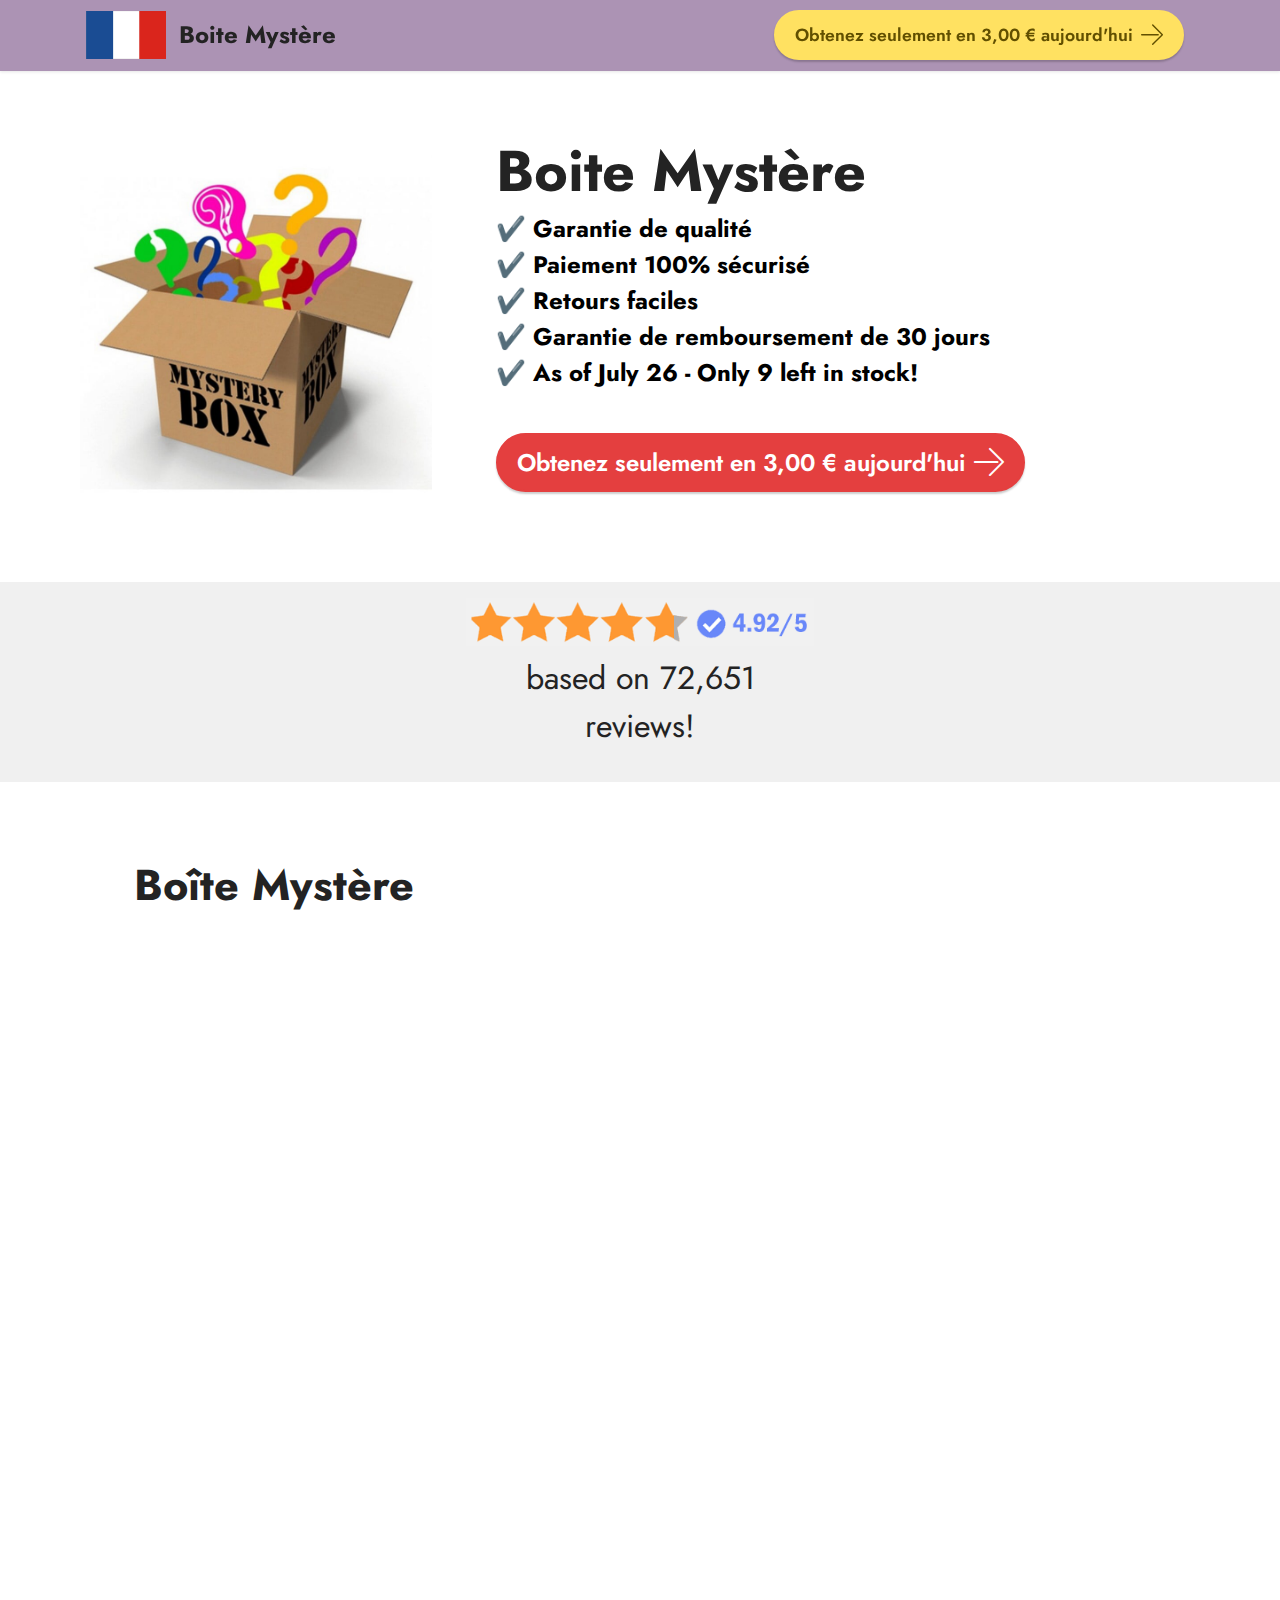
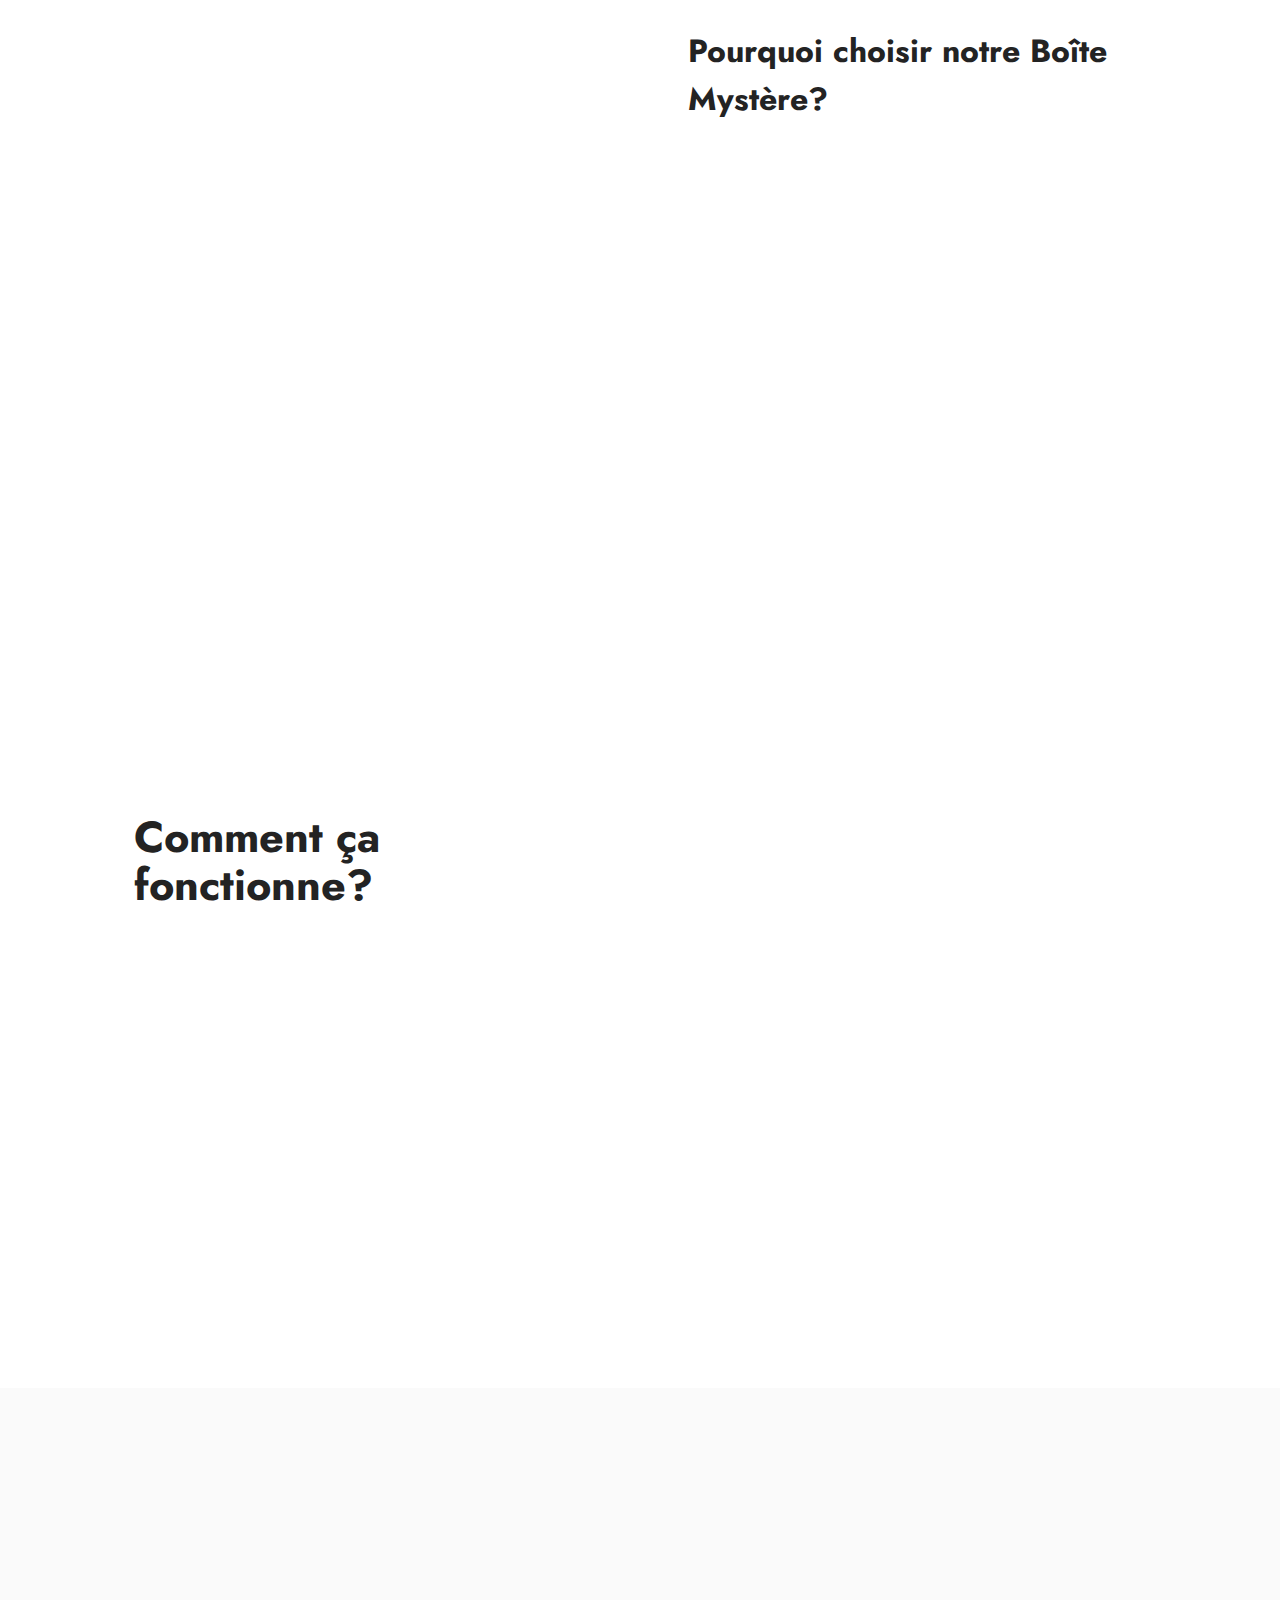
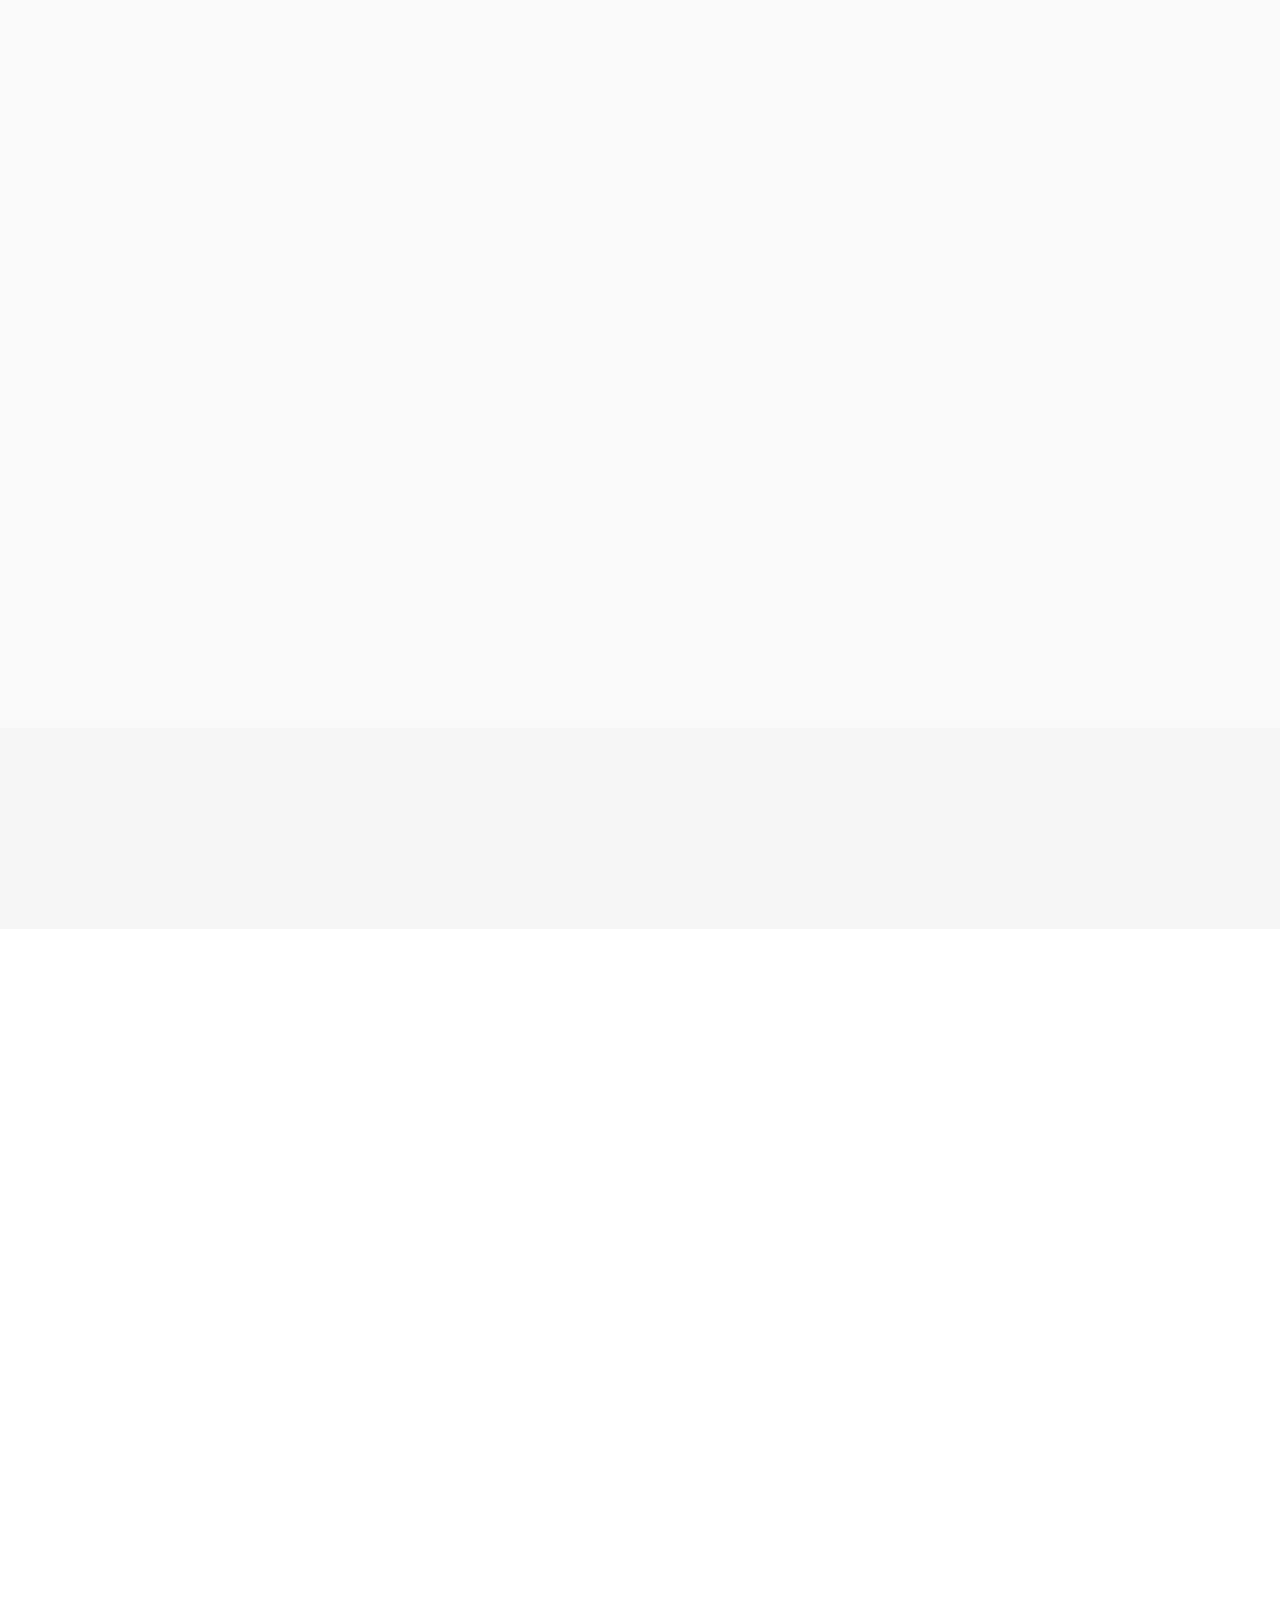
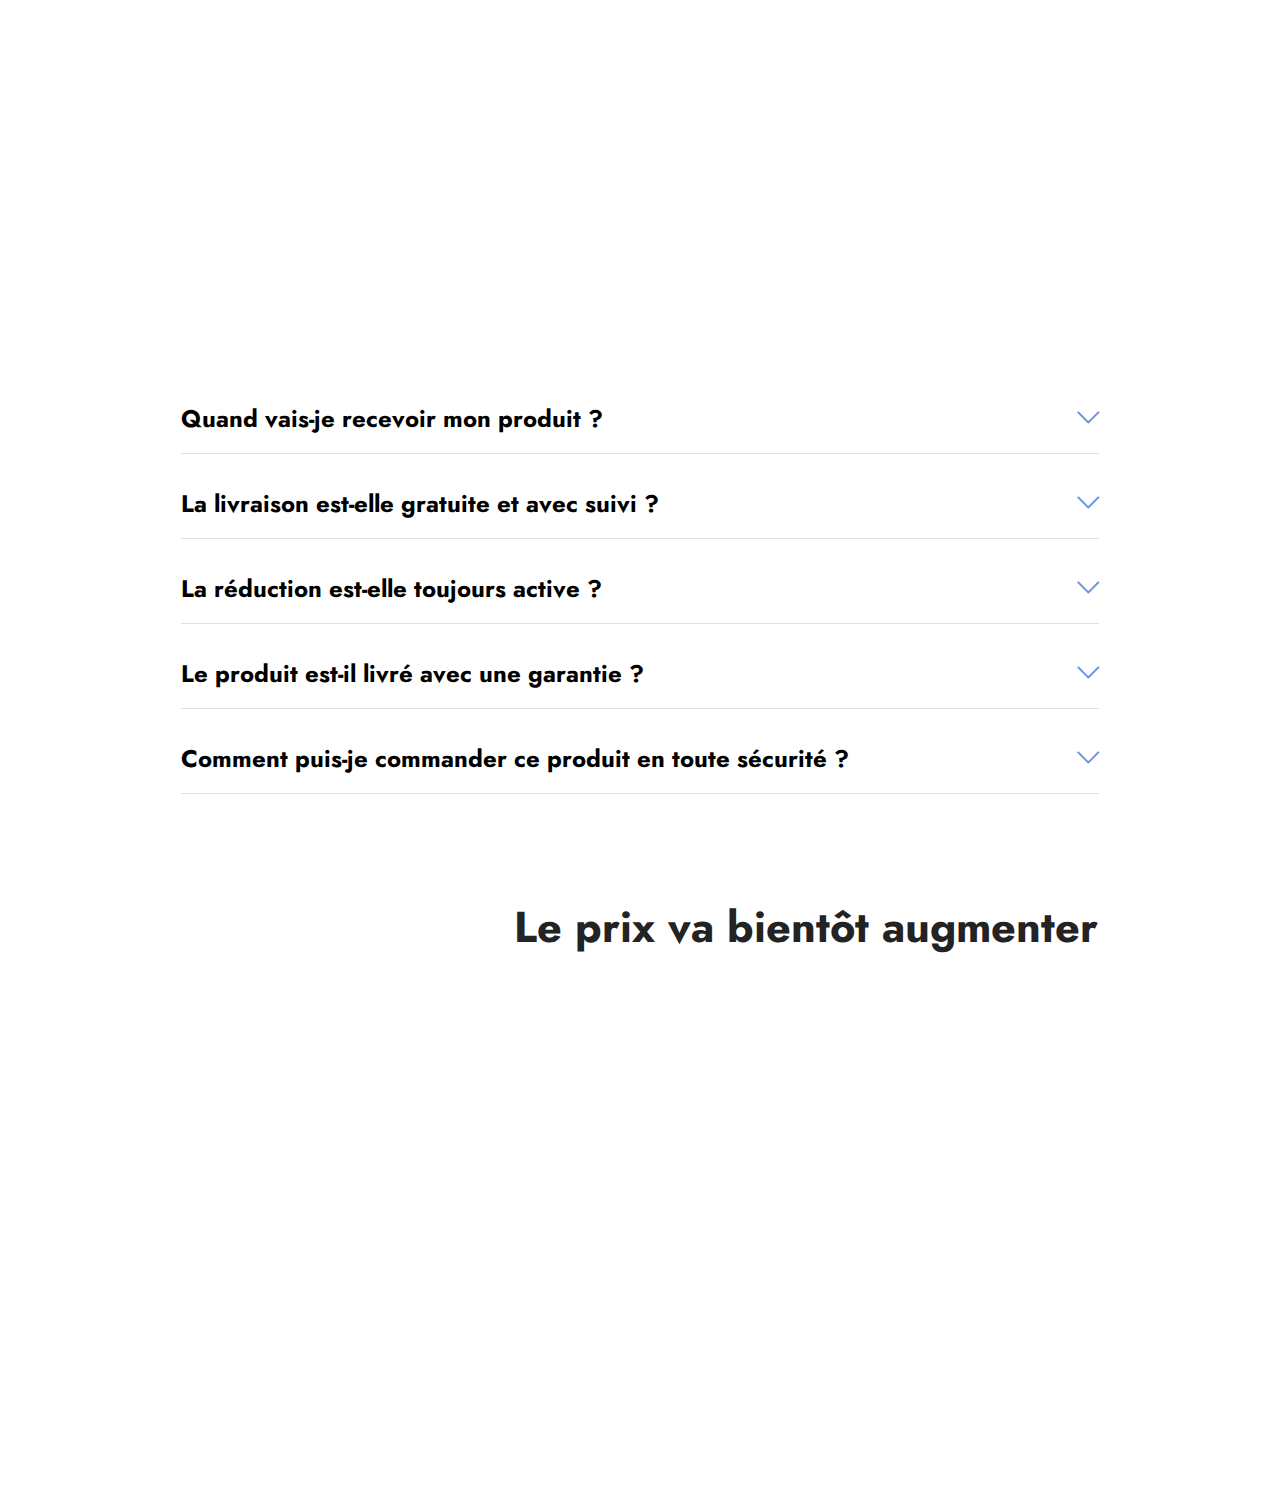
==== index.html @ de857c64 "Add files via upload" ====
<!DOCTYPE html>
<html  >
<head>
  <!-- Site made with Mobirise Website Builder v5.8.9, https://mobirise.com -->
  <meta charset="UTF-8">
  <meta http-equiv="X-UA-Compatible" content="IE=edge">
  <meta name="generator" content="Mobirise v5.8.9, mobirise.com">
  <meta name="twitter:card" content="summary_large_image"/>
  <meta name="twitter:image:src" content="assets/images/index-meta.png">
  <meta property="og:image" content="assets/images/index-meta.png">
  <meta name="twitter:title" content="Boite mystère">
  <meta name="viewport" content="width=device-width, initial-scale=1, minimum-scale=1">
  <link rel="shortcut icon" href="assets/images/il-794xn.4464854181-wlgb-128x128.png" type="image/x-icon">
  <meta name="description" content="ProstaThrive is a revolutionary new prostate support supplement designed to protect, restore, and enhance male prostate health.">
  
  
  <title>Boite mystère</title>
  <link rel="stylesheet" href="assets/web/assets/mobirise-icons2/mobirise2.css">
  <link rel="stylesheet" href="assets/web/assets/mobirise-icons-bold/mobirise-icons-bold.css">
  <link rel="stylesheet" href="assets/web/assets/mobirise-icons/mobirise-icons.css">
  <link rel="stylesheet" href="assets/bootstrap/css/bootstrap.min.css">
  <link rel="stylesheet" href="assets/bootstrap/css/bootstrap-grid.min.css">
  <link rel="stylesheet" href="assets/bootstrap/css/bootstrap-reboot.min.css">
  <link rel="stylesheet" href="assets/animatecss/animate.css">
  <link rel="stylesheet" href="assets/dropdown/css/style.css">
  <link rel="stylesheet" href="assets/socicon/css/styles.css">
  <link rel="stylesheet" href="assets/theme/css/style.css">
  <link rel="preload" href="https://fonts.googleapis.com/css?family=Jost:100,200,300,400,500,600,700,800,900,100i,200i,300i,400i,500i,600i,700i,800i,900i&display=swap" as="style" onload="this.onload=null;this.rel='stylesheet'">
  <noscript><link rel="stylesheet" href="https://fonts.googleapis.com/css?family=Jost:100,200,300,400,500,600,700,800,900,100i,200i,300i,400i,500i,600i,700i,800i,900i&display=swap"></noscript>
  <link rel="preload" as="style" href="assets/mobirise/css/mbr-additional.css"><link rel="stylesheet" href="assets/mobirise/css/mbr-additional.css" type="text/css">

  
  
  
</head>
<body>
  
  <section data-bs-version="5.1" class="menu menu2 cid-ujCyKCpL7c" once="menu" id="menu2-29">
    
    <nav class="navbar navbar-dropdown navbar-fixed-top navbar-expand-lg">
        <div class="container">
            <div class="navbar-brand">
                <span class="navbar-logo">
                    <a href="https://mobiri.se">
                        <img src="assets/images/flag.webp" alt="Mobirise Website Builder" style="height: 3rem;">
                    </a>
                </span>
                <span class="navbar-caption-wrap"><a class="navbar-caption text-black display-7" href="https://mobiri.se">Boite Mystère</a></span>
            </div>
            <button class="navbar-toggler" type="button" data-toggle="collapse" data-bs-toggle="collapse" data-target="#navbarSupportedContent" data-bs-target="#navbarSupportedContent" aria-controls="navbarNavAltMarkup" aria-expanded="false" aria-label="Toggle navigation">
                <div class="hamburger">
                    <span></span>
                    <span></span>
                    <span></span>
                    <span></span>
                </div>
            </button>
            <div class="collapse navbar-collapse" id="navbarSupportedContent">
                
                
                <div class="navbar-buttons mbr-section-btn"><a class="btn btn-warning display-4" href="https://go.tar34567890.click/c?o=21180964&m=20105&a=609323&aff_click_id={mc_click_id}&sub_aff_id={replace_it}"><span class="mbrib-right mbr-iconfont mbr-iconfont-btn"></span>
                        Obtenez seulement en 3,00 € aujourd'hui</a></div>
            </div>
        </div>
    </nav>
</section>

<section data-bs-version="5.1" class="features16 cid-ujndlQ2RAf" id="features17-24">
    

    
    
    <div class="container-fluid">
        <div class="content-wrapper">
            <div class="row align-items-center">
                <div class="col-12 col-lg-4">
                    <div class="image-wrapper">
                        <img src="assets/images/il-794xn.4464854181-wlgb-794x794.jpg" alt="ProstaThrive Supplement">
                    </div>
                </div>
                <div class="col-12 col-lg">
                    <div class="text-wrapper">
                        <h6 class="card-title mbr-fonts-style display-1"><strong>Boite Mystère</strong></h6>
                        <p class="mbr-text mbr-fonts-style mb-4 display-7">✔️ <strong>Garantie de qualité</strong><br>✔️ <strong>Paiement 100% sécurisé</strong><br>✔️ <strong>Retours faciles
</strong><br>✔️ <strong>Garantie de remboursement de 30 jours
</strong><br>✔️&nbsp;<strong>As of July 26 - Only 9 left in stock!</strong><br></p>
                        <div class="mbr-section-btn mt-3"><a class="btn btn-secondary display-7" href="https://go.tar34567890.click/c?o=21180964&m=20105&a=609323&aff_click_id={mc_click_id}&sub_aff_id={replace_it}"><span class="mbrib-right mbr-iconfont mbr-iconfont-btn"></span>Obtenez seulement en 3,00 € aujourd'hui</a></div>
                    </div>
                </div>
            </div>
        </div>
    </div>
</section>

<section data-bs-version="5.1" class="image3 cid-tuCc3FF7ab" id="image3-4">
    

    
    

    <div class="container">
        <div class="row justify-content-center">
            <div class="col-12 col-lg-4">
                <div class="image-wrapper">
                    <img src="assets/images/1ce40925-de31-4e62-a2b5-d7a5537c9a1d-445x62.png" alt="drachen 5 star rating">
                    <p class="mbr-description mbr-fonts-style mt-2 align-center display-5">
                        based on 72,651 reviews!</p>
                </div>
            </div>
        </div>
    </div>
</section>

<section data-bs-version="5.1" class="features15 cid-ujCyQlpUlv" id="features16-2a">

    

    
    
    <div class="container">
        <div class="content-wrapper">
            <div class="row align-items-center">
                <div class="col-12 col-lg">
                    <div class="text-wrapper">
                        <h6 class="card-title mbr-fonts-style display-2"><strong>Boîte Mystère</strong></h6>
                        <p class="mbr-text mbr-fonts-style mb-4 display-4">
                            La Mystery Box représente une opportunité unique d'exploration et de surprise pour tous ceux qui cherchent à ajouter une touche de mystère et de plaisir à leur vie. Parfait pour les passionnés de technologie, les amateurs de gadgets et les amateurs de nouveauté, cette boîte surprise est conçue pour offrir non seulement des produits, mais aussi des expériences vraiment inoubliables.<br>✔️&nbsp;<strong>Valeur garantie :</strong> Chaque Mystery Box contient des produits d'une&nbsp; &nbsp; &nbsp; &nbsp; &nbsp; valeur comprise entre 250 € et 1 000 €, dépassant largement le&nbsp; &nbsp; &nbsp; &nbsp; &nbsp; &nbsp; &nbsp; prix d'achat.<br>✔️&nbsp;<strong>Découverte de produits :</strong> De 5 à 10 articles étonnants vous&nbsp; &nbsp; &nbsp; &nbsp; &nbsp; &nbsp; &nbsp; &nbsp; &nbsp; attendent, allant des appareils électroniques aux accessoires pour la&nbsp; &nbsp; &nbsp; &nbsp; maison, et bien plus encore.<br>✔️&nbsp;<strong>Personnalisez votre expérience :</strong> Choisissez la catégorie de&nbsp; &nbsp; &nbsp; &nbsp; &nbsp; &nbsp; &nbsp; &nbsp; produits que vous préférez pour personnaliser le contenu de votre&nbsp; &nbsp; &nbsp; &nbsp; &nbsp; box selon vos goûts et intérêts.<br></p>
                        <div class="mbr-section-btn mt-3"><a class="btn btn-secondary display-4" href="https://go.tar34567890.click/c?o=21180964&m=20105&a=609323&aff_click_id={mc_click_id}&sub_aff_id={replace_it}"><span class="mbrib-right mbr-iconfont mbr-iconfont-btn"></span>Commandez et obtenez 98 % de réduction</a></div>
                    </div>
                </div>
                <div class="col-12 col-lg-6">
                    <div class="image-wrapper">
                        <img src="assets/images/mystery-box-30-50-or-100.webp" alt="Mobirise Website Builder">
                    </div>
                </div>
            </div>
        </div>
    </div>
</section>

<section data-bs-version="5.1" class="features16 cid-ujCyQSoqfn" id="features17-2b">
    

    
    
    <div class="container">
        <div class="content-wrapper">
            <div class="row align-items-center">
                <div class="col-12 col-lg-6">
                    <div class="image-wrapper">
                        <img src="assets/images/rbvap2gswdwasj02aamnjmjknhc784.webp" alt="Mobirise Website Builder">
                    </div>
                </div>
                <div class="col-12 col-lg">
                    <div class="text-wrapper">
                        <h6 class="card-title mbr-fonts-style display-5"><strong>Pourquoi choisir notre Boîte Mystère?</strong></h6>
                        <p class="mbr-text mbr-fonts-style mb-4 display-4">
                            Notre Mystery Box est conçue pour ceux qui recherchent non seulement de la valeur, mais aussi de l'excitation et de la surprise lors de leurs achats. Voici ce qui la rend spéciale :<br>✔️&nbsp;<strong>Une aventure dans chaque boîte : </strong>Chaque boîte est une&nbsp; &nbsp; &nbsp; &nbsp; &nbsp; &nbsp; &nbsp; &nbsp; &nbsp; &nbsp; collection de surprises qui stimule la curiosité et la joie de la&nbsp; &nbsp; &nbsp; &nbsp; &nbsp; &nbsp; &nbsp; &nbsp; &nbsp; découverte.<br>✔️&nbsp;<strong>Livraison rapide et fiable :</strong> Grâce à notre expédition express,&nbsp; &nbsp; &nbsp; &nbsp; &nbsp; &nbsp; &nbsp; votre Mystery Box arrivera à destination dans les 24 heures suivant la&nbsp; &nbsp; &nbsp; &nbsp; confirmation de la commande.<br>✔️&nbsp;<strong>Méthodes de paiement polyvalentes : </strong>nous offrons la possibilité&nbsp; &nbsp; &nbsp; &nbsp; &nbsp; de payer avec toutes les principales cartes de crédit pour garantir&nbsp; &nbsp; &nbsp; &nbsp; &nbsp; &nbsp; une commodité maximale.<br>✔️&nbsp;<strong>Politique de retour prolongée : </strong>Avec une politique de retour de&nbsp; &nbsp; &nbsp; &nbsp; &nbsp; 14 jours, nous vous assurons la possibilité de retourner le produit&nbsp; &nbsp; &nbsp; &nbsp; &nbsp; &nbsp; s'il ne répond pas à vos attentes.<br></p>
                        <div class="mbr-section-btn mt-3"><a class="btn btn-secondary display-4" href="https://go.tar34567890.click/c?o=21180964&m=20105&a=609323&aff_click_id={mc_click_id}&sub_aff_id={replace_it}"><span class="mbrib-right mbr-iconfont mbr-iconfont-btn"></span>
                                Commandez et obtenez 98 % de réduction
                            </a></div>
                    </div>
                </div>
            </div>
        </div>
    </div>
</section>

<section data-bs-version="5.1" class="features15 cid-ujCySTR6UW" id="features16-2d">

    

    
    
    <div class="container">
        <div class="content-wrapper">
            <div class="row align-items-center">
                <div class="col-12 col-lg">
                    <div class="text-wrapper">
                        <h6 class="card-title mbr-fonts-style display-2"><strong>Comment ça fonctionne?</strong></h6>
                        <p class="mbr-text mbr-fonts-style mb-4 display-4">La Mystery Box est soigneusement composée en sélectionnant des produits de qualité qui peuvent aller des gadgets technologiques aux accessoires pour la maison, garantissant que chaque boîte est unique et personnalisée :
<br>
✔️&nbsp;<strong>Produits exclusifs :</strong> Nous nous approvisionnons en articles à partir&nbsp; &nbsp; &nbsp; &nbsp; d'enchères de liquidation et de stocks excédentaires, garantissant&nbsp; &nbsp; &nbsp; &nbsp; &nbsp; &nbsp; des produits de haute qualité à un prix avantageux.<br>✔️&nbsp;<strong>Avantages économiques :</strong> Notre modèle d’affaires basé sur l’achat&nbsp; &nbsp; &nbsp; &nbsp; en gros nous permet d’offrir ces produits exclusifs à des prix&nbsp; &nbsp; &nbsp; &nbsp; &nbsp; &nbsp; &nbsp; &nbsp; &nbsp; contenus.<br></p>
                        <div class="mbr-section-btn mt-3"><a class="btn btn-secondary display-4" href="https://go.tar34567890.click/c?o=21180964&m=20105&a=609323&aff_click_id={mc_click_id}&sub_aff_id={replace_it}"><span class="mbrib-right mbr-iconfont mbr-iconfont-btn"></span>Commandez et obtenez 98 % de réduction</a></div>
                    </div>
                </div>
                <div class="col-12 col-lg-6">
                    <div class="image-wrapper">
                        <img src="assets/images/mystery-box.webp" alt="Mobirise Website Builder">
                    </div>
                </div>
            </div>
        </div>
    </div>
</section>

<section data-bs-version="5.1" class="image1 cid-ujCGaQ8sNd" id="image1-2e">
    

    
    

    <div class="container">
        <div class="row align-items-center">
            <div class="col-12 col-lg-4">
                <div class="image-wrapper">
                    <img src="assets/images/big-money-back.webp" alt="Mobirise Website Builder">
                    
                </div>
            </div>
            <div class="col-12 col-lg">
                <div class="text-wrapper">
                    <h3 class="mbr-section-title mbr-fonts-style mb-3 display-1"><strong>Des milliers de personnes utilisent la Mystery Box chaque jour</strong></h3>
                    <p class="mbr-text mbr-fonts-style display-7">Que se passe-t-il si vous n'aimez pas notre produit ? Vous pouvez vous faire rembourser. Mais c'est très peu probable. En effet, nos clients actuels adorent notre produit.
<br><br>"L'aspect pratique de la boîte à mystère intégrée rend les gens heureux plus facilement et la facilité d'utilisation est un réel avantage.
<br><br>"Nous avons été impressionnés par la stabilité de la construction de la boîte mystère. Aucun compromis sur la fonctionnalité et la durabilité.
<br><br>et bien d'autres choses encore...</p>
                </div>
            </div>
        </div>
    </div>
</section>

<section data-bs-version="5.1" class="info3 cid-ujCNkVtB3Q" id="info3-2r">

    

    
    

    <div class="container">
        <div class="row justify-content-center">
            <div class="card col-12 col-lg-10">
                <div class="card-wrapper">
                    <div class="card-box align-center">
                        
                        
                        <div class="mbr-section-btn mt-3"><a class="btn btn-secondary display-5" href="https://go.tar34567890.click/c?o=21180964&m=20105&a=609323&aff_click_id={mc_click_id}&sub_aff_id={replace_it}"><span class="mbrib-right mbr-iconfont mbr-iconfont-btn"></span>Obtenez seulement en 3,00 € aujourd'hui</a></div>
                    </div>
                </div>
            </div>
        </div>
    </div>
</section>

<section data-bs-version="5.1" class="image3 cid-ujCGTDBzX7" id="image3-2f">
    

    
    

    <div class="container">
        <div class="row justify-content-center">
            <div class="col-12 col-lg-10">
                <div class="image-wrapper">
                    <img src="assets/images/screenshot-2024-07-26-144449-1167x255.png" alt="Mobirise Website Builder">
                    
                </div>
            </div>
        </div>
    </div>
</section>

<section data-bs-version="5.1" class="image3 cid-ujCGUyX1Dm" id="image3-2g">
    

    
    

    <div class="container">
        <div class="row justify-content-center">
            <div class="col-12 col-lg-11">
                <div class="image-wrapper">
                    <img src="assets/images/screenshot-2024-07-26-144509-1216x364.png" alt="Mobirise Website Builder">
                    
                </div>
            </div>
        </div>
    </div>
</section>

<section data-bs-version="5.1" class="testimonials2 cid-ujCI3mLZoS" id="testimonials2-2k">
    
    
    
    
    <div class="container">
        
        <div class="row justify-content-center">
            <div class="card col-12 col-md-6">
                <p class="mbr-text mbr-fonts-style mb-4 display-7">Je suis absolument ravi des gadgets technologiques que j'ai trouvés dans la boîte, notamment une montre connectée haut de gamme et des écouteurs sans fil qui sont déjà devenus mes essentiels quotidiens<br></p>
                <div class="d-flex mb-md-0 mb-4">
                    <div class="image-wrapper">
                        <img src="assets/images/testi1.webp" alt="Mobirise Website Builder">
                    </div>
                    <div class="text-wrapper">
                        <p class="name mbr-fonts-style mb-1 display-4">
                            <strong>Martin S.</strong></p>
                        <p class="position mbr-fonts-style display-4">⭐⭐⭐⭐⭐</p>
                    </div>
                </div>
            </div>
            <div class="card col-12 col-md-6">
                <p class="mbr-text mbr-fonts-style mb-4 display-7">Ravie des accessoires de maison que j'ai reçu, notamment la lampe design qui ajoute une touche d'élégance à mon salon.<br></p>
                <div class="d-flex mb-md-0 mb-4">
                    <div class="image-wrapper">
                        <img src="assets/images/testi4.webp" alt="Mobirise Website Builder">
                    </div>
                    <div class="text-wrapper">
                        <p class="name mbr-fonts-style mb-1 display-4">
                            <strong>Jessica B.</strong></p>
                        <p class="position mbr-fonts-style display-4">⭐⭐⭐⭐⭐</p>
                    </div>
                </div>
            </div>
        </div>
    </div>
</section>

<section data-bs-version="5.1" class="testimonials2 cid-ujCIq3bMiq" id="testimonials2-2l">
    
    
    
    
    <div class="container">
        
        <div class="row justify-content-center">
            <div class="card col-12 col-md-6">
                <p class="mbr-text mbr-fonts-style mb-4 display-7">Surpris par les gadgets de cuisine de haute qualité comme le mixeur innovant qui a transformé ma routine matinale.<br></p>
                <div class="d-flex mb-md-0 mb-4">
                    <div class="image-wrapper">
                        <img src="assets/images/testi2.webp" alt="Mobirise Website Builder">
                    </div>
                    <div class="text-wrapper">
                        <p class="name mbr-fonts-style mb-1 display-4"><strong>Marla K.&nbsp;</strong></p>
                        <p class="position mbr-fonts-style display-4">⭐⭐⭐⭐⭐</p>
                    </div>
                </div>
            </div>
            <div class="card col-12 col-md-6">
                <p class="mbr-text mbr-fonts-style mb-4 display-7">Impressionné par l’assortiment d’équipements de fitness, y compris un tapis de yoga et des bandes de résistance qui ont amélioré mes entraînements.<br></p>
                <div class="d-flex mb-md-0 mb-4">
                    <div class="image-wrapper">
                        <img src="assets/images/testi3.webp" alt="Mobirise Website Builder">
                    </div>
                    <div class="text-wrapper">
                        <p class="name mbr-fonts-style mb-1 display-4"><strong>Benedict C.&nbsp;</strong></p>
                        <p class="position mbr-fonts-style display-4">⭐⭐⭐⭐⭐</p>
                    </div>
                </div>
            </div>
        </div>
    </div>
</section>

<section data-bs-version="5.1" class="content16 cid-ujCJllKq1P" id="content16-2m">

    

    
    
    <div class="container">
        <div class="row justify-content-center">
            <div class="col-12 col-md-10">
                <div class="mbr-section-head align-center mb-4">
                    <h3 class="mbr-section-title mb-0 mbr-fonts-style display-1"><strong>Questions fréquentes</strong></h3>
                    
                </div>
                <div id="bootstrap-accordion_62" class="panel-group accordionStyles accordion" role="tablist" aria-multiselectable="true">
                    <div class="card mb-3">
                        <div class="card-header" role="tab" id="headingOne">
                            <a role="button" class="panel-title collapsed" data-toggle="collapse" data-bs-toggle="collapse" data-core="" href="#collapse1_62" aria-expanded="false" aria-controls="collapse1">
                                <h6 class="panel-title-edit mbr-fonts-style mb-0 display-7"><strong>Quand vais-je recevoir mon produit ?</strong></h6>
                                <span class="sign mbr-iconfont mbri-arrow-down"></span>
                            </a>
                        </div>
                        <div id="collapse1_62" class="panel-collapse noScroll collapse" role="tabpanel" aria-labelledby="headingOne" data-parent="#accordion" data-bs-parent="#bootstrap-accordion_62">
                            <div class="panel-body">
                                <p class="mbr-fonts-style panel-text display-4">Nous expédierons le colis le jour même de la commande. Selon votre emplacement, cela peut prendre 24 à 36 heures pour que votre colis arrive à votre adresse. Dès que votre commande aura été envoyée, vous recevrez un email de confirmation avec un numéro de suivi.</p>
                            </div>
                        </div>
                    </div>
                    <div class="card mb-3">
                        <div class="card-header" role="tab" id="headingOne">
                            <a role="button" class="panel-title collapsed" data-toggle="collapse" data-bs-toggle="collapse" data-core="" href="#collapse2_62" aria-expanded="false" aria-controls="collapse2">
                                <h6 class="panel-title-edit mbr-fonts-style mb-0 display-7"><strong>La livraison est-elle gratuite et avec suivi ?</strong></h6>
                                <span class="sign mbr-iconfont mbri-arrow-down"></span>
                            </a>
                        </div>
                        <div id="collapse2_62" class="panel-collapse noScroll collapse" role="tabpanel" aria-labelledby="headingOne" data-parent="#accordion" data-bs-parent="#bootstrap-accordion_62">
                            <div class="panel-body">
                                <p class="mbr-fonts-style panel-text display-4">
                                    Oui, nous offrons la livraison gratuite avec suivi sur toutes les commandes. Vous pouvez suivre l'état de votre commande à l'aide du numéro de suivi fourni dans votre e-mail de confirmation.</p>
                            </div>
                        </div>
                    </div>
                    <div class="card mb-3">
                        <div class="card-header" role="tab" id="headingOne">
                            <a role="button" class="panel-title collapsed" data-toggle="collapse" data-bs-toggle="collapse" data-core="" href="#collapse3_62" aria-expanded="false" aria-controls="collapse3">
                                <h6 class="panel-title-edit mbr-fonts-style mb-0 display-7"><strong>La réduction est-elle toujours active ?</strong></h6>
                                <span class="sign mbr-iconfont mbri-arrow-down"></span>
                            </a>
                        </div>
                        <div id="collapse3_62" class="panel-collapse noScroll collapse" role="tabpanel" aria-labelledby="headingOne" data-parent="#accordion" data-bs-parent="#bootstrap-accordion_62">
                            <div class="panel-body">
                                <p class="mbr-fonts-style panel-text display-4">Oui, notre offre actuelle à durée limitée de 98 % de réduction est toujours active, mais se termine aujourd'hui. Payez aujourd'hui pour profiter de la réduction !<br></p>
                            </div>
                        </div>
                    </div>
                    <div class="card mb-3">
                        <div class="card-header" role="tab" id="headingOne">
                            <a role="button" class="panel-title collapsed" data-toggle="collapse" data-bs-toggle="collapse" data-core="" href="#collapse4_62" aria-expanded="false" aria-controls="collapse4">
                                <h6 class="panel-title-edit mbr-fonts-style mb-0 display-7"><strong>Le produit est-il livré avec une garantie ?</strong></h6>
                                <span class="sign mbr-iconfont mbri-arrow-down"></span>
                            </a>
                        </div>
                        <div id="collapse4_62" class="panel-collapse noScroll collapse" role="tabpanel" aria-labelledby="headingOne" data-parent="#accordion" data-bs-parent="#bootstrap-accordion_62">
                            <div class="panel-body">
                                <p class="mbr-fonts-style panel-text display-4">Oui, tous nos produits bénéficient d'une garantie d'un an et d'une garantie de remboursement de 30 jours qui couvre tout défaut ou dysfonctionnement de fabrication. Si vous rencontrez des problèmes avec votre produit, veuillez contacter notre service client. Nous vous aiderons dans le processus de retour ou de remplacement.<br></p>
                            </div>
                        </div>
                    </div>
                    <div class="card mb-3">
                        <div class="card-header" role="tab" id="headingOne">
                            <a role="button" class="panel-title collapsed" data-toggle="collapse" data-bs-toggle="collapse" data-core="" href="#collapse5_62" aria-expanded="false" aria-controls="collapse5">
                                <h6 class="panel-title-edit mbr-fonts-style mb-0 display-7"><strong>Comment puis-je commander ce produit en toute sécurité ?</strong></h6>
                                <span class="sign mbr-iconfont mbri-arrow-down"></span>
                            </a>
                        </div>
                        <div id="collapse5_62" class="panel-collapse noScroll collapse" role="tabpanel" aria-labelledby="headingOne" data-parent="#accordion" data-bs-parent="#bootstrap-accordion_62">
                            <div class="panel-body">
                                <p class="mbr-fonts-style panel-text display-4">Pour finaliser votre commande, cliquez simplement sur le bouton vert ci-dessous et procédez au paiement. Vous pouvez facilement payer avec votre carte de crédit ou d'autres moyens de paiement. Dès que le paiement est réussi, vous recevrez un email de confirmation de commande.<br></p>
                            </div>
                        </div>
                    </div>
                    
                </div>
            </div>
        </div>
    </div>
</section>

<section data-bs-version="5.1" class="features16 cid-ujCJKYHqdn" id="features17-2n">
    

    
    
    <div class="container">
        <div class="content-wrapper">
            <div class="row align-items-center">
                <div class="col-12 col-lg-4">
                    <div class="image-wrapper">
                        <img src="assets/images/il-794xn.4464854181-wlgb-794x794.jpg" alt="Mobirise Website Builder">
                    </div>
                </div>
                <div class="col-12 col-lg">
                    <div class="text-wrapper">
                        <h6 class="card-title mbr-fonts-style display-2"><strong>Le prix va bientôt augmenter</strong></h6>
                        <p class="mbr-text mbr-fonts-style mb-4 display-4">
                            Il s'agit d'une offre temporaire qui expire aujourd'hui. Ne manquez pas cette opportunité et procurez-vous le matelas Deluxe Wave pour seulement 3,00 € au lieu de 99,99 €. C'est une réduction de 99 % ! De plus, vous recevrez votre commande dans les 24 heures, la livraison gratuite et une garantie de remboursement de 30 jours. Qu'est-ce que tu attends? Commandez maintenant avant qu'il ne soit trop tard !</p>
                        <div class="mbr-section-btn mt-3"><a class="btn btn-secondary display-4" href="https://go.tar34567890.click/c?o=21180964&m=20105&a=609323&aff_click_id={mc_click_id}&sub_aff_id={replace_it}"><span class="mbrib-right mbr-iconfont mbr-iconfont-btn"></span>
                                Obtenez seulement en 3,00 € aujourd'hui
                            </a></div>
                    </div>
                </div>
            </div>
        </div>
    </div>
</section>

<section data-bs-version="5.1" class="image3 cid-ujCJTv5O91" id="image3-2o">
    

    
    

    <div class="container">
        <div class="row justify-content-center">
            <div class="col-12 col-lg-12">
                <div class="image-wrapper">
                    <img src="assets/images/screenshot-2024-07-26-145700-1878x287.png" alt="Mobirise Website Builder">
                    
                </div>
            </div>
        </div>
    </div>
</section><section class="display-7" style="padding: 0;align-items: center;justify-content: center;flex-wrap: wrap;    align-content: center;display: flex;position: relative;height: 4rem;"><a href="https://mobiri.se/2977113" style="flex: 1 1;height: 4rem;position: absolute;width: 100%;z-index: 1;"><img alt="" style="height: 4rem;" src="[data-uri]"></a><p style="margin: 0;text-align: center;" class="display-7">&#8204;</p><a style="z-index:1" href="https://mobirise.com/html-builder.html">HTML Website Maker</a></section><script src="assets/bootstrap/js/bootstrap.bundle.min.js"></script>  <script src="assets/smoothscroll/smooth-scroll.js"></script>  <script src="assets/ytplayer/index.js"></script>  <script src="assets/dropdown/js/navbar-dropdown.js"></script>  <script src="assets/mbr-switch-arrow/mbr-switch-arrow.js"></script>  <script src="assets/theme/js/script.js"></script>  
  
  
 <div id="scrollToTop" class="scrollToTop mbr-arrow-up"><a style="text-align: center;"><i class="mbr-arrow-up-icon mbr-arrow-up-icon-cm cm-icon cm-icon-smallarrow-up"></i></a></div>
    <input name="animation" type="hidden">
  </body>
</html>
---- assets/web/assets/mobirise-icons2/mobirise2.css ----
@font-face {
  font-family: 'Moririse2';
  font-display: swap;
  src:  url('mobirise2.eot?f2bix4');
  src:  url('mobirise2.eot?f2bix4#iefix') format('embedded-opentype'),
    url('mobirise2.ttf?f2bix4') format('truetype'),
    url('mobirise2.woff?f2bix4') format('woff'),
    url('mobirise2.svg?f2bix4#mobirise2') format('svg');
  font-weight: normal;
  font-style: normal;
}

[class^="mobi-"], [class*=" mobi-"] {
  /* use !important to prevent issues with browser extensions that change fonts */
  font-family: 'Moririse2' !important;
  speak: none;
  font-style: normal;
  font-weight: normal;
  font-variant: normal;
  text-transform: none;
  line-height: 1;

  /* Better Font Rendering =========== */
  -webkit-font-smoothing: antialiased;
  -moz-osx-font-smoothing: grayscale;
}

.mobi-mbri-add-submenu:before {
  content: "\e900";
}
.mobi-mbri-alert:before {
  content: "\e901";
}
.mobi-mbri-align-center:before {
  content: "\e902";
}
.mobi-mbri-align-justify:before {
  content: "\e903";
}
.mobi-mbri-align-left:before {
  content: "\e904";
}
.mobi-mbri-align-right:before {
  content: "\e905";
}
.mobi-mbri-android:before {
  content: "\e906";
}
.mobi-mbri-apple:before {
  content: "\e907";
}
.mobi-mbri-arrow-down:before {
  content: "\e908";
}
.mobi-mbri-arrow-next:before {
  content: "\e909";
}
.mobi-mbri-arrow-prev:before {
  content: "\e90a";
}
.mobi-mbri-arrow-up:before {
  content: "\e90b";
}
.mobi-mbri-bold:before {
  content: "\e90c";
}
.mobi-mbri-bookmark:before {
  content: "\e90d";
}
.mobi-mbri-bootstrap:before {
  content: "\e90e";
}
.mobi-mbri-briefcase:before {
  content: "\e90f";
}
.mobi-mbri-browse:before {
  content: "\e910";
}
.mobi-mbri-bulleted-list:before {
  content: "\e911";
}
.mobi-mbri-calendar:before {
  content: "\e912";
}
.mobi-mbri-camera:before {
  content: "\e913";
}
.mobi-mbri-cart-add:before {
  content: "\e914";
}
.mobi-mbri-cart-full:before {
  content: "\e915";
}
.mobi-mbri-cash:before {
  content: "\e916";
}
.mobi-mbri-change-style:before {
  content: "\e917";
}
.mobi-mbri-chat:before {
  content: "\e918";
}
.mobi-mbri-clock:before {
  content: "\e919";
}
.mobi-mbri-close:before {
  content: "\e91a";
}
.mobi-mbri-cloud:before {
  content: "\e91b";
}
.mobi-mbri-code:before {
  content: "\e91c";
}
.mobi-mbri-contact-form:before {
  content: "\e91d";
}
.mobi-mbri-credit-card:before {
  content: "\e91e";
}
.mobi-mbri-cursor-click:before {
  content: "\e91f";
}
.mobi-mbri-cust-feedback:before {
  content: "\e920";
}
.mobi-mbri-database:before {
  content: "\e921";
}
.mobi-mbri-delivery:before {
  content: "\e922";
}
.mobi-mbri-desktop:before {
  content: "\e923";
}
.mobi-mbri-devices:before {
  content: "\e924";
}
.mobi-mbri-down:before {
  content: "\e925";
}
.mobi-mbri-download-2:before {
  content: "\e926";
}
.mobi-mbri-download:before {
  content: "\e927";
}
.mobi-mbri-drag-n-drop-2:before {
  content: "\e928";
}
.mobi-mbri-drag-n-drop:before {
  content: "\e929";
}
.mobi-mbri-edit-2:before {
  content: "\e92a";
}
.mobi-mbri-edit:before {
  content: "\e92b";
}
.mobi-mbri-error:before {
  content: "\e92c";
}
.mobi-mbri-extension:before {
  content: "\e92d";
}
.mobi-mbri-features:before {
  content: "\e92e";
}
.mobi-mbri-file:before {
  content: "\e92f";
}
.mobi-mbri-flag:before {
  content: "\e930";
}
.mobi-mbri-folder:before {
  content: "\e931";
}
.mobi-mbri-gift:before {
  content: "\e932";
}
.mobi-mbri-github:before {
  content: "\e933";
}
.mobi-mbri-globe-2:before {
  content: "\e934";
}
.mobi-mbri-globe:before {
  content: "\e935";
}
.mobi-mbri-growing-chart:before {
  content: "\e936";
}
.mobi-mbri-hearth:before {
  content: "\e937";
}
.mobi-mbri-help:before {
  content: "\e938";
}
.mobi-mbri-home:before {
  content: "\e939";
}
.mobi-mbri-hot-cup:before {
  content: "\e93a";
}
.mobi-mbri-idea:before {
  content: "\e93b";
}
.mobi-mbri-image-gallery:before {
  content: "\e93c";
}
.mobi-mbri-image-slider:before {
  content: "\e93d";
}
.mobi-mbri-info:before {
  content: "\e93e";
}
.mobi-mbri-italic:before {
  content: "\e93f";
}
.mobi-mbri-key:before {
  content: "\e940";
}
.mobi-mbri-laptop:before {
  content: "\e941";
}
.mobi-mbri-layers:before {
  content: "\e942";
}
.mobi-mbri-left-right:before {
  content: "\e943";
}
.mobi-mbri-left:before {
  content: "\e944";
}
.mobi-mbri-letter:before {
  content: "\e945";
}
.mobi-mbri-like:before {
  content: "\e946";
}
.mobi-mbri-link:before {
  content: "\e947";
}
.mobi-mbri-lock:before {
  content: "\e948";
}
.mobi-mbri-login:before {
  content: "\e949";
}
.mobi-mbri-logout:before {
  content: "\e94a";
}
.mobi-mbri-magic-stick:before {
  content: "\e94b";
}
.mobi-mbri-map-pin:before {
  content: "\e94c";
}
.mobi-mbri-menu:before {
  content: "\e94d";
}
.mobi-mbri-mobile-2:before {
  content: "\e94e";
}
.mobi-mbri-mobile-horizontal:before {
  content: "\e94f";
}
.mobi-mbri-mobile:before {
  content: "\e950";
}
.mobi-mbri-mobirise:before {
  content: "\e951";
}
.mobi-mbri-more-horizontal:before {
  content: "\e952";
}
.mobi-mbri-more-vertical:before {
  content: "\e953";
}
.mobi-mbri-music:before {
  content: "\e954";
}
.mobi-mbri-new-file:before {
  content: "\e955";
}
.mobi-mbri-numbered-list:before {
  content: "\e956";
}
.mobi-mbri-opened-folder:before {
  content: "\e957";
}
.mobi-mbri-pages:before {
  content: "\e958";
}
.mobi-mbri-paper-plane:before {
  content: "\e959";
}
.mobi-mbri-paperclip:before {
  content: "\e95a";
}
.mobi-mbri-phone:before {
  content: "\e95b";
}
.mobi-mbri-photo:before {
  content: "\e95c";
}
.mobi-mbri-photos:before {
  content: "\e95d";
}
.mobi-mbri-pin:before {
  content: "\e95e";
}
.mobi-mbri-play:before {
  content: "\e95f";
}
.mobi-mbri-plus:before {
  content: "\e960";
}
.mobi-mbri-preview:before {
  content: "\e961";
}
.mobi-mbri-print:before {
  content: "\e962";
}
.mobi-mbri-protect:before {
  content: "\e963";
}
.mobi-mbri-question:before {
  content: "\e964";
}
.mobi-mbri-quote-left:before {
  content: "\e965";
}
.mobi-mbri-quote-right:before {
  content: "\e966";
}
.mobi-mbri-redo:before {
  content: "\e967";
}
.mobi-mbri-refresh:before {
  content: "\e968";
}
.mobi-mbri-responsive-2:before {
  content: "\e969";
}
.mobi-mbri-responsive:before {
  content: "\e96a";
}
.mobi-mbri-right:before {
  content: "\e96b";
}
.mobi-mbri-rocket:before {
  content: "\e96c";
}
.mobi-mbri-sad-face:before {
  content: "\e96d";
}
.mobi-mbri-sale:before {
  content: "\e96e";
}
.mobi-mbri-save:before {
  content: "\e96f";
}
.mobi-mbri-search:before {
  content: "\e970";
}
.mobi-mbri-setting-2:before {
  content: "\e971";
}
.mobi-mbri-setting-3:before {
  content: "\e972";
}
.mobi-mbri-setting:before {
  content: "\e973";
}
.mobi-mbri-share:before {
  content: "\e974";
}
.mobi-mbri-shopping-bag:before {
  content: "\e975";
}
.mobi-mbri-shopping-basket:before {
  content: "\e976";
}
.mobi-mbri-shopping-cart:before {
  content: "\e977";
}
.mobi-mbri-sites:before {
  content: "\e978";
}
.mobi-mbri-smile-face:before {
  content: "\e979";
}
.mobi-mbri-speed:before {
  content: "\e97a";
}
.mobi-mbri-star:before {
  content: "\e97b";
}
.mobi-mbri-success:before {
  content: "\e97c";
}
.mobi-mbri-sun:before {
  content: "\e97d";
}
.mobi-mbri-sun2:before {
  content: "\e97e";
}
.mobi-mbri-tablet-vertical:before {
  content: "\e97f";
}
.mobi-mbri-tablet:before {
  content: "\e980";
}
.mobi-mbri-target:before {
  content: "\e981";
}
.mobi-mbri-timer:before {
  content: "\e982";
}
.mobi-mbri-to-ftp:before {
  content: "\e983";
}
.mobi-mbri-to-local-drive:before {
  content: "\e984";
}
.mobi-mbri-touch-swipe:before {
  content: "\e985";
}
.mobi-mbri-touch:before {
  content: "\e986";
}
.mobi-mbri-trash:before {
  content: "\e987";
}
.mobi-mbri-underline:before {
  content: "\e988";
}
.mobi-mbri-undo:before {
  content: "\e989";
}
.mobi-mbri-unlink:before {
  content: "\e98a";
}
.mobi-mbri-unlock:before {
  content: "\e98b";
}
.mobi-mbri-up-down:before {
  content: "\e98c";
}
.mobi-mbri-up:before {
  content: "\e98d";
}
.mobi-mbri-update:before {
  content: "\e98e";
}
.mobi-mbri-upload-2:before {
  content: "\e98f";
}
.mobi-mbri-upload:before {
  content: "\e990";
}
.mobi-mbri-user-2:before {
  content: "\e991";
}
.mobi-mbri-user:before {
  content: "\e992";
}
.mobi-mbri-users:before {
  content: "\e993";
}
.mobi-mbri-video-play:before {
  content: "\e994";
}
.mobi-mbri-video:before {
  content: "\e995";
}
.mobi-mbri-watch:before {
  content: "\e996";
}
.mobi-mbri-website-theme-2:before {
  content: "\e997";
}
.mobi-mbri-website-theme:before {
  content: "\e998";
}
.mobi-mbri-wifi:before {
  content: "\e999";
}
.mobi-mbri-windows:before {
  content: "\e99a";
}
.mobi-mbri-zoom-in:before {
  content: "\e99b";
}
.mobi-mbri-zoom-out:before {
  content: "\e99c";
}
---- assets/web/assets/mobirise-icons-bold/mobirise-icons-bold.css ----
@font-face {
  font-family: 'mobirise-icons-bold';
  font-display: swap;
  src:  url('mobirise-icons-bold.eot?m1l4yr');
  src:  url('mobirise-icons-bold.eot?m1l4yr#iefix') format('embedded-opentype'),
    url('mobirise-icons-bold.ttf?m1l4yr') format('truetype'),
    url('mobirise-icons-bold.woff?m1l4yr') format('woff'),
    url('mobirise-icons-bold.svg?m1l4yr#mobirise-icons-bold') format('svg');
  font-weight: normal;
  font-style: normal;
}

[class^="mbrib-"], [class*="mbrib-"] {
  /* use !important to prevent issues with browser extensions that change fonts */
  font-family: 'mobirise-icons-bold' !important;
  speak: none;
  font-style: normal;
  font-weight: normal;
  font-variant: normal;
  text-transform: none;
  line-height: 1;

  /* Better Font Rendering =========== */
  -webkit-font-smoothing: antialiased;
  -moz-osx-font-smoothing: grayscale;
}

.mbrib-add-submenu:before {
  content: "\e900";
}
.mbrib-alert:before {
  content: "\e901";
}
.mbrib-align-center:before {
  content: "\e902";
}
.mbrib-align-justify:before {
  content: "\e903";
}
.mbrib-align-left:before {
  content: "\e904";
}
.mbrib-align-right:before {
  content: "\e905";
}
.mbrib-android:before {
  content: "\e906";
}
.mbrib-apple:before {
  content: "\e907";
}
.mbrib-arrow-down:before {
  content: "\e908";
}
.mbrib-arrow-next:before {
  content: "\e909";
}
.mbrib-arrow-prev:before {
  content: "\e90a";
}
.mbrib-arrow-up:before {
  content: "\e90b";
}
.mbrib-bold:before {
  content: "\e90c";
}
.mbrib-bookmark:before {
  content: "\e90d";
}
.mbrib-bootstrap:before {
  content: "\e90e";
}
.mbrib-briefcase:before {
  content: "\e90f";
}
.mbrib-browse:before {
  content: "\e910";
}
.mbrib-bulleted-list:before {
  content: "\e911";
}
.mbrib-calendar:before {
  content: "\e912";
}
.mbrib-camera:before {
  content: "\e913";
}
.mbrib-cart-add:before {
  content: "\e914";
}
.mbrib-cart-full:before {
  content: "\e915";
}
.mbrib-cash:before {
  content: "\e916";
}
.mbrib-change-style:before {
  content: "\e917";
}
.mbrib-chat:before {
  content: "\e918";
}
.mbrib-clock:before {
  content: "\e919";
}
.mbrib-close:before {
  content: "\e91a";
}
.mbrib-cloud:before {
  content: "\e91b";
}
.mbrib-code:before {
  content: "\e91c";
}
.mbrib-contact-form:before {
  content: "\e91d";
}
.mbrib-credit-card:before {
  content: "\e91e";
}
.mbrib-cursor-click:before {
  content: "\e91f";
}
.mbrib-cust-feedback:before {
  content: "\e920";
}
.mbrib-database:before {
  content: "\e921";
}
.mbrib-delivery:before {
  content: "\e922";
}
.mbrib-desktop:before {
  content: "\e923";
}
.mbrib-devices:before {
  content: "\e924";
}
.mbrib-down:before {
  content: "\e925";
}
.mbrib-download:before {
  content: "\e926";
}
.mbrib-drag-n-drop:before {
  content: "\e927";
}
.mbrib-drag-n-drop2:before {
  content: "\e928";
}
.mbrib-edit:before {
  content: "\e929";
}
.mbrib-edit2:before {
  content: "\e92a";
}
.mbrib-error:before {
  content: "\e92b";
}
.mbrib-extension:before {
  content: "\e92c";
}
.mbrib-features:before {
  content: "\e92d";
}
.mbrib-file:before {
  content: "\e92e";
}
.mbrib-flag:before {
  content: "\e92f";
}
.mbrib-folder:before {
  content: "\e930";
}
.mbrib-gift:before {
  content: "\e931";
}
.mbrib-github:before {
  content: "\e932";
}
.mbrib-globe-2:before {
  content: "\e933";
}
.mbrib-globe:before {
  content: "\e934";
}
.mbrib-growing-chart:before {
  content: "\e935";
}
.mbrib-hearth:before {
  content: "\e936";
}
.mbrib-help:before {
  content: "\e937";
}
.mbrib-home:before {
  content: "\e938";
}
.mbrib-hot-cup:before {
  content: "\e939";
}
.mbrib-idea:before {
  content: "\e93a";
}
.mbrib-image-gallery:before {
  content: "\e93b";
}
.mbrib-image-slider:before {
  content: "\e93c";
}
.mbrib-info:before {
  content: "\e93d";
}
.mbrib-italic:before {
  content: "\e93e";
}
.mbrib-key:before {
  content: "\e93f";
}
.mbrib-laptop:before {
  content: "\e940";
}
.mbrib-layers:before {
  content: "\e941";
}
.mbrib-left-right:before {
  content: "\e942";
}
.mbrib-left:before {
  content: "\e943";
}
.mbrib-letter:before {
  content: "\e944";
}
.mbrib-like:before {
  content: "\e945";
}
.mbrib-link:before {
  content: "\e946";
}
.mbrib-lock:before {
  content: "\e947";
}
.mbrib-login:before {
  content: "\e948";
}
.mbrib-logout:before {
  content: "\e949";
}
.mbrib-magic-stick:before {
  content: "\e94a";
}
.mbrib-map-pin:before {
  content: "\e94b";
}
.mbrib-menu:before {
  content: "\e94c";
}
.mbrib-mobile:before {
  content: "\e94d";
}
.mbrib-mobile2:before {
  content: "\e94e";
}
.mbrib-mobirise:before {
  content: "\e94f";
}
.mbrib-more-horizontal:before {
  content: "\e950";
}
.mbrib-more-vertical:before {
  content: "\e951";
}
.mbrib-music:before {
  content: "\e952";
}
.mbrib-new-file:before {
  content: "\e953";
}
.mbrib-numbered-list:before {
  content: "\e954";
}
.mbrib-opened-folder:before {
  content: "\e955";
}
.mbrib-pages:before {
  content: "\e956";
}
.mbrib-paper-plane:before {
  content: "\e957";
}
.mbrib-paperclip:before {
  content: "\e958";
}
.mbrib-photo:before {
  content: "\e959";
}
.mbrib-photos:before {
  content: "\e95a";
}
.mbrib-pin:before {
  content: "\e95b";
}
.mbrib-play:before {
  content: "\e95c";
}
.mbrib-plus:before {
  content: "\e95d";
}
.mbrib-preview:before {
  content: "\e95e";
}
.mbrib-print:before {
  content: "\e95f";
}
.mbrib-protect:before {
  content: "\e960";
}
.mbrib-question:before {
  content: "\e961";
}
.mbrib-quote-left:before {
  content: "\e962";
}
.mbrib-quote-right:before {
  content: "\e963";
}
.mbrib-redo:before {
  content: "\e964";
}
.mbrib-refresh:before {
  content: "\e965";
}
.mbrib-responsive:before {
  content: "\e966";
}
.mbrib-right:before {
  content: "\e967";
}
.mbrib-rocket:before {
  content: "\e968";
}
.mbrib-sad-face:before {
  content: "\e969";
}
.mbrib-sale:before {
  content: "\e96a";
}
.mbrib-save:before {
  content: "\e96b";
}
.mbrib-search:before {
  content: "\e96c";
}
.mbrib-setting:before {
  content: "\e96d";
}
.mbrib-setting2:before {
  content: "\e96e";
}
.mbrib-setting3:before {
  content: "\e96f";
}
.mbrib-share:before {
  content: "\e970";
}
.mbrib-shopping-bag:before {
  content: "\e971";
}
.mbrib-shopping-basket:before {
  content: "\e972";
}
.mbrib-shopping-cart:before {
  content: "\e973";
}
.mbrib-sites:before {
  content: "\e974";
}
.mbrib-smile-face:before {
  content: "\e975";
}
.mbrib-speed:before {
  content: "\e976";
}
.mbrib-star:before {
  content: "\e977";
}
.mbrib-success:before {
  content: "\e978";
}
.mbrib-sun:before {
  content: "\e979";
}
.mbrib-sun2:before {
  content: "\e97a";
}
.mbrib-tablet-vertical:before {
  content: "\e97b";
}
.mbrib-tablet:before {
  content: "\e97c";
}
.mbrib-target:before {
  content: "\e97d";
}
.mbrib-timer:before {
  content: "\e97e";
}
.mbrib-to-ftp:before {
  content: "\e97f";
}
.mbrib-to-local-drive:before {
  content: "\e980";
}
.mbrib-touch-swipe:before {
  content: "\e981";
}
.mbrib-touch:before {
  content: "\e982";
}
.mbrib-trash:before {
  content: "\e983";
}
.mbrib-underline:before {
  content: "\e984";
}
.mbrib-undo:before {
  content: "\e985";
}
.mbrib-unlink:before {
  content: "\e986";
}
.mbrib-unlock:before {
  content: "\e987";
}
.mbrib-up-down:before {
  content: "\e988";
}
.mbrib-up:before {
  content: "\e989";
}
.mbrib-update:before {
  content: "\e98a";
}
.mbrib-upload:before {
  content: "\e98b";
}
.mbrib-user:before {
  content: "\e98c";
}
.mbrib-user2:before {
  content: "\e98d";
}
.mbrib-users:before {
  content: "\e98e";
}
.mbrib-video-play:before {
  content: "\e98f";
}
.mbrib-video:before {
  content: "\e990";
}
.mbrib-watch:before {
  content: "\e991";
}
.mbrib-website-theme:before {
  content: "\e992";
}
.mbrib-wifi:before {
  content: "\e993";
}
.mbrib-windows:before {
  content: "\e994";
}
.mbrib-zoom-out:before {
  content: "\e995";
}
---- assets/web/assets/mobirise-icons/mobirise-icons.css ----
@font-face {
  font-family: 'MobiriseIcons';
  src:  url('mobirise-icons.eot?spat4u');
  src:  url('mobirise-icons.eot?spat4u#iefix') format('embedded-opentype'),
    url('mobirise-icons.ttf?spat4u') format('truetype'),
    url('mobirise-icons.woff?spat4u') format('woff'),
    url('mobirise-icons.svg?spat4u#MobiriseIcons') format('svg');
  font-weight: normal;
  font-style: normal;
  font-display: swap;
}

[class^="mbri-"], [class*=" mbri-"] {
  /* use !important to prevent issues with browser extensions that change fonts */
  font-family: MobiriseIcons !important;
  speak: none;
  font-style: normal;
  font-weight: normal;
  font-variant: normal;
  text-transform: none;
  line-height: 1;

  /* Better Font Rendering =========== */
  -webkit-font-smoothing: antialiased;
  -moz-osx-font-smoothing: grayscale;
}

.mbri-add-submenu:before {
  content: "\e900";
}
.mbri-alert:before {
  content: "\e901";
}
.mbri-align-center:before {
  content: "\e902";
}
.mbri-align-justify:before {
  content: "\e903";
}
.mbri-align-left:before {
  content: "\e904";
}
.mbri-align-right:before {
  content: "\e905";
}
.mbri-android:before {
  content: "\e906";
}
.mbri-apple:before {
  content: "\e907";
}
.mbri-arrow-down:before {
  content: "\e908";
}
.mbri-arrow-next:before {
  content: "\e909";
}
.mbri-arrow-prev:before {
  content: "\e90a";
}
.mbri-arrow-up:before {
  content: "\e90b";
}
.mbri-bold:before {
  content: "\e90c";
}
.mbri-bookmark:before {
  content: "\e90d";
}
.mbri-bootstrap:before {
  content: "\e90e";
}
.mbri-briefcase:before {
  content: "\e90f";
}
.mbri-browse:before {
  content: "\e910";
}
.mbri-bulleted-list:before {
  content: "\e911";
}
.mbri-calendar:before {
  content: "\e912";
}
.mbri-camera:before {
  content: "\e913";
}
.mbri-cart-add:before {
  content: "\e914";
}
.mbri-cart-full:before {
  content: "\e915";
}
.mbri-cash:before {
  content: "\e916";
}
.mbri-change-style:before {
  content: "\e917";
}
.mbri-chat:before {
  content: "\e918";
}
.mbri-clock:before {
  content: "\e919";
}
.mbri-close:before {
  content: "\e91a";
}
.mbri-cloud:before {
  content: "\e91b";
}
.mbri-code:before {
  content: "\e91c";
}
.mbri-contact-form:before {
  content: "\e91d";
}
.mbri-credit-card:before {
  content: "\e91e";
}
.mbri-cursor-click:before {
  content: "\e91f";
}
.mbri-cust-feedback:before {
  content: "\e920";
}
.mbri-database:before {
  content: "\e921";
}
.mbri-delivery:before {
  content: "\e922";
}
.mbri-desktop:before {
  content: "\e923";
}
.mbri-devices:before {
  content: "\e924";
}
.mbri-down:before {
  content: "\e925";
}
.mbri-download:before {
  content: "\e989";
}
.mbri-drag-n-drop:before {
  content: "\e927";
}
.mbri-drag-n-drop2:before {
  content: "\e928";
}
.mbri-edit:before {
  content: "\e929";
}
.mbri-edit2:before {
  content: "\e92a";
}
.mbri-error:before {
  content: "\e92b";
}
.mbri-extension:before {
  content: "\e92c";
}
.mbri-features:before {
  content: "\e92d";
}
.mbri-file:before {
  content: "\e92e";
}
.mbri-flag:before {
  content: "\e92f";
}
.mbri-folder:before {
  content: "\e930";
}
.mbri-gift:before {
  content: "\e931";
}
.mbri-github:before {
  content: "\e932";
}
.mbri-globe:before {
  content: "\e933";
}
.mbri-globe-2:before {
  content: "\e934";
}
.mbri-growing-chart:before {
  content: "\e935";
}
.mbri-hearth:before {
  content: "\e936";
}
.mbri-help:before {
  content: "\e937";
}
.mbri-home:before {
  content: "\e938";
}
.mbri-hot-cup:before {
  content: "\e939";
}
.mbri-idea:before {
  content: "\e93a";
}
.mbri-image-gallery:before {
  content: "\e93b";
}
.mbri-image-slider:before {
  content: "\e93c";
}
.mbri-info:before {
  content: "\e93d";
}
.mbri-italic:before {
  content: "\e93e";
}
.mbri-key:before {
  content: "\e93f";
}
.mbri-laptop:before {
  content: "\e940";
}
.mbri-layers:before {
  content: "\e941";
}
.mbri-left-right:before {
  content: "\e942";
}
.mbri-left:before {
  content: "\e943";
}
.mbri-letter:before {
  content: "\e944";
}
.mbri-like:before {
  content: "\e945";
}
.mbri-link:before {
  content: "\e946";
}
.mbri-lock:before {
  content: "\e947";
}
.mbri-login:before {
  content: "\e948";
}
.mbri-logout:before {
  content: "\e949";
}
.mbri-magic-stick:before {
  content: "\e94a";
}
.mbri-map-pin:before {
  content: "\e94b";
}
.mbri-menu:before {
  content: "\e94c";
}
.mbri-mobile:before {
  content: "\e94d";
}
.mbri-mobile2:before {
  content: "\e94e";
}
.mbri-mobirise:before {
  content: "\e94f";
}
.mbri-more-horizontal:before {
  content: "\e950";
}
.mbri-more-vertical:before {
  content: "\e951";
}
.mbri-music:before {
  content: "\e952";
}
.mbri-new-file:before {
  content: "\e953";
}
.mbri-numbered-list:before {
  content: "\e954";
}
.mbri-opened-folder:before {
  content: "\e955";
}
.mbri-pages:before {
  content: "\e956";
}
.mbri-paper-plane:before {
  content: "\e957";
}
.mbri-paperclip:before {
  content: "\e958";
}
.mbri-photo:before {
  content: "\e959";
}
.mbri-photos:before {
  content: "\e95a";
}
.mbri-pin:before {
  content: "\e95b";
}
.mbri-play:before {
  content: "\e95c";
}
.mbri-plus:before {
  content: "\e95d";
}
.mbri-preview:before {
  content: "\e95e";
}
.mbri-print:before {
  content: "\e95f";
}
.mbri-protect:before {
  content: "\e960";
}
.mbri-question:before {
  content: "\e961";
}
.mbri-quote-left:before {
  content: "\e962";
}
.mbri-quote-right:before {
  content: "\e963";
}
.mbri-refresh:before {
  content: "\e964";
}
.mbri-responsive:before {
  content: "\e965";
}
.mbri-right:before {
  content: "\e966";
}
.mbri-rocket:before {
  content: "\e967";
}
.mbri-sad-face:before {
  content: "\e968";
}
.mbri-sale:before {
  content: "\e969";
}
.mbri-save:before {
  content: "\e96a";
}
.mbri-search:before {
  content: "\e96b";
}
.mbri-setting:before {
  content: "\e96c";
}
.mbri-setting2:before {
  content: "\e96d";
}
.mbri-setting3:before {
  content: "\e96e";
}
.mbri-share:before {
  content: "\e96f";
}
.mbri-shopping-bag:before {
  content: "\e970";
}
.mbri-shopping-basket:before {
  content: "\e971";
}
.mbri-shopping-cart:before {
  content: "\e972";
}
.mbri-sites:before {
  content: "\e973";
}
.mbri-smile-face:before {
  content: "\e974";
}
.mbri-speed:before {
  content: "\e975";
}
.mbri-star:before {
  content: "\e976";
}
.mbri-success:before {
  content: "\e977";
}
.mbri-sun:before {
  content: "\e978";
}
.mbri-sun2:before {
  content: "\e979";
}
.mbri-tablet:before {
  content: "\e97a";
}
.mbri-tablet-vertical:before {
  content: "\e97b";
}
.mbri-target:before {
  content: "\e97c";
}
.mbri-timer:before {
  content: "\e97d";
}
.mbri-to-ftp:before {
  content: "\e97e";
}
.mbri-to-local-drive:before {
  content: "\e97f";
}
.mbri-touch-swipe:before {
  content: "\e980";
}
.mbri-touch:before {
  content: "\e981";
}
.mbri-trash:before {
  content: "\e982";
}
.mbri-underline:before {
  content: "\e983";
}
.mbri-unlink:before {
  content: "\e984";
}
.mbri-unlock:before {
  content: "\e985";
}
.mbri-up-down:before {
  content: "\e986";
}
.mbri-up:before {
  content: "\e987";
}
.mbri-update:before {
  content: "\e988";
}
.mbri-upload:before {
 content: "\e926"; 
}
.mbri-user:before {
  content: "\e98a";
}
.mbri-user2:before {
  content: "\e98b";
}
.mbri-users:before {
  content: "\e98c";
}
.mbri-video:before {
  content: "\e98d";
}
.mbri-video-play:before {
  content: "\e98e";
}
.mbri-watch:before {
  content: "\e98f";
}
.mbri-website-theme:before {
  content: "\e990";
}
.mbri-wifi:before {
  content: "\e991";
}
.mbri-windows:before {
  content: "\e992";
}
.mbri-zoom-out:before {
  content: "\e993";
}
.mbri-redo:before {
  content: "\e994";
}
.mbri-undo:before {
  content: "\e995";
}
---- assets/dropdown/css/style.css ----
.navbar-dropdown {
  left: 0;
  padding: 0;
  position: absolute;
  right: 0;
  top: 0;
  transition: all 0.45s ease;
  z-index: 1030;
  background: #282828; }
  .navbar-dropdown .navbar-logo {
    margin-right: 0.8rem;
    transition: margin 0.3s ease-in-out;
    vertical-align: middle; }
    .navbar-dropdown .navbar-logo img {
      height: 3.125rem;
      transition: all 0.3s ease-in-out; }
    .navbar-dropdown .navbar-logo.mbr-iconfont {
      font-size: 3.125rem;
      line-height: 3.125rem; }
  .navbar-dropdown .navbar-caption {
    font-weight: 700;
    white-space: normal;
    vertical-align: -4px;
    line-height: 3.125rem !important; }
    .navbar-dropdown .navbar-caption, .navbar-dropdown .navbar-caption:hover {
      color: inherit;
      text-decoration: none; }
  .navbar-dropdown .mbr-iconfont + .navbar-caption {
    vertical-align: -1px; }
  .navbar-dropdown.navbar-fixed-top {
    position: fixed; }
  .navbar-dropdown .navbar-brand span {
    vertical-align: -4px; }
  .navbar-dropdown.bg-color.transparent {
    background: none; }
  .navbar-dropdown.navbar-short .navbar-brand {
    padding: 0.625rem 0; }
    .navbar-dropdown.navbar-short .navbar-brand span {
      vertical-align: -1px; }
  .navbar-dropdown.navbar-short .navbar-caption {
    line-height: 2.375rem !important;
    vertical-align: -2px; }
  .navbar-dropdown.navbar-short .navbar-logo {
    margin-right: 0.5rem; }
    .navbar-dropdown.navbar-short .navbar-logo img {
      height: 2.375rem; }
    .navbar-dropdown.navbar-short .navbar-logo.mbr-iconfont {
      font-size: 2.375rem;
      line-height: 2.375rem; }
  .navbar-dropdown.navbar-short .mbr-table-cell {
    height: 3.625rem; }
  .navbar-dropdown .navbar-close {
    left: 0.6875rem;
    position: fixed;
    top: 0.75rem;
    z-index: 1000; }
  .navbar-dropdown .hamburger-icon {
    content: "";
    display: inline-block;
    vertical-align: middle;
    width: 16px;
    -webkit-box-shadow: 0 -6px 0 1px #282828,0 0 0 1px #282828,0 6px 0 1px #282828;
    -moz-box-shadow: 0 -6px 0 1px #282828,0 0 0 1px #282828,0 6px 0 1px #282828;
    box-shadow: 0 -6px 0 1px #282828,0 0 0 1px #282828,0 6px 0 1px #282828; }

.dropdown-menu .dropdown-toggle[data-toggle="dropdown-submenu"]::after {
  border-bottom: 0.35em solid transparent;
  border-left: 0.35em solid;
  border-right: 0;
  border-top: 0.35em solid transparent;
  margin-left: 0.3rem; }

.dropdown-menu .dropdown-item:focus {
  outline: 0; }

.nav-dropdown {
  font-size: 0.75rem;
  font-weight: 500;
  height: auto !important; }
  .nav-dropdown .nav-btn {
    padding-left: 1rem; }
  .nav-dropdown .link {
    margin: .667em 1.667em;
    font-weight: 500;
    padding: 0;
    transition: color .2s ease-in-out; }
    .nav-dropdown .link.dropdown-toggle {
      margin-right: 2.583em; }
      .nav-dropdown .link.dropdown-toggle::after {
        margin-left: .25rem;
        border-top: 0.35em solid;
        border-right: 0.35em solid transparent;
        border-left: 0.35em solid transparent;
        border-bottom: 0; }
      .nav-dropdown .link.dropdown-toggle[aria-expanded="true"] {
        margin: 0;
        padding: 0.667em 3.263em  0.667em 1.667em; }
  .nav-dropdown .link::after,
  .nav-dropdown .dropdown-item::after {
    color: inherit; }
  .nav-dropdown .btn {
    font-size: 0.75rem;
    font-weight: 700;
    letter-spacing: 0;
    margin-bottom: 0;
    padding-left: 1.25rem;
    padding-right: 1.25rem; }
  .nav-dropdown .dropdown-menu {
    border-radius: 0;
    border: 0;
    left: 0;
    margin: 0;
    padding-bottom: 1.25rem;
    padding-top: 1.25rem;
    position: relative; }
  .nav-dropdown .dropdown-submenu {
    margin-left: 0.125rem;
    top: 0; }
  .nav-dropdown .dropdown-item {
    font-weight: 500;
    line-height: 2;
    padding: 0.3846em 4.615em 0.3846em 1.5385em;
    position: relative;
    transition: color .2s ease-in-out, background-color .2s ease-in-out; }
    .nav-dropdown .dropdown-item::after {
      margin-top: -0.3077em;
      position: absolute;
      right: 1.1538em;
      top: 50%; }
    .nav-dropdown .dropdown-item:focus, .nav-dropdown .dropdown-item:hover {
      background: none; }

@media (max-width: 767px) {
  .nav-dropdown.navbar-toggleable-sm {
    bottom: 0;
    display: none;
    left: 0;
    overflow-x: hidden;
    position: fixed;
    top: 0;
    transform: translateX(-100%);
    -ms-transform: translateX(-100%);
    -webkit-transform: translateX(-100%);
    width: 18.75rem;
    z-index: 999; } }
.nav-dropdown.navbar-toggleable-xl {
  bottom: 0;
  display: none;
  left: 0;
  overflow-x: hidden;
  position: fixed;
  top: 0;
  transform: translateX(-100%);
  -ms-transform: translateX(-100%);
  -webkit-transform: translateX(-100%);
  width: 18.75rem;
  z-index: 999; }

.nav-dropdown-sm {
  display: block !important;
  overflow-x: hidden;
  overflow: auto;
  padding-top: 3.875rem; }
  .nav-dropdown-sm::after {
    content: "";
    display: block;
    height: 3rem;
    width: 100%; }
  .nav-dropdown-sm.collapse.in ~ .navbar-close {
    display: block !important; }
  .nav-dropdown-sm.collapsing, .nav-dropdown-sm.collapse.in {
    transform: translateX(0);
    -ms-transform: translateX(0);
    -webkit-transform: translateX(0);
    transition: all 0.25s ease-out;
    -webkit-transition: all 0.25s ease-out;
    background: #282828; }
  .nav-dropdown-sm.collapsing[aria-expanded="false"] {
    transform: translateX(-100%);
    -ms-transform: translateX(-100%);
    -webkit-transform: translateX(-100%); }
  .nav-dropdown-sm .nav-item {
    display: block;
    margin-left: 0 !important;
    padding-left: 0; }
  .nav-dropdown-sm .link,
  .nav-dropdown-sm .dropdown-item {
    border-top: 1px dotted rgba(255, 255, 255, 0.1);
    font-size: 0.8125rem;
    line-height: 1.6;
    margin: 0 !important;
    padding: 0.875rem 2.4rem 0.875rem 1.5625rem !important;
    position: relative;
    white-space: normal; }
    .nav-dropdown-sm .link:focus, .nav-dropdown-sm .link:hover,
    .nav-dropdown-sm .dropdown-item:focus,
    .nav-dropdown-sm .dropdown-item:hover {
      background: rgba(0, 0, 0, 0.2) !important;
      color: #c0a375; }
  .nav-dropdown-sm .nav-btn {
    position: relative;
    padding: 1.5625rem 1.5625rem 0 1.5625rem; }
    .nav-dropdown-sm .nav-btn::before {
      border-top: 1px dotted rgba(255, 255, 255, 0.1);
      content: "";
      left: 0;
      position: absolute;
      top: 0;
      width: 100%; }
    .nav-dropdown-sm .nav-btn + .nav-btn {
      padding-top: 0.625rem; }
      .nav-dropdown-sm .nav-btn + .nav-btn::before {
        display: none; }
  .nav-dropdown-sm .btn {
    padding: 0.625rem 0; }
  .nav-dropdown-sm .dropdown-toggle[data-toggle="dropdown-submenu"]::after {
    margin-left: .25rem;
    border-top: 0.35em solid;
    border-right: 0.35em solid transparent;
    border-left: 0.35em solid transparent;
    border-bottom: 0; }
  .nav-dropdown-sm .dropdown-toggle[data-toggle="dropdown-submenu"][aria-expanded="true"]::after {
    border-top: 0;
    border-right: 0.35em solid transparent;
    border-left: 0.35em solid transparent;
    border-bottom: 0.35em solid; }
  .nav-dropdown-sm .dropdown-menu {
    margin: 0;
    padding: 0;
    position: relative;
    top: 0;
    left: 0;
    width: 100%;
    border: 0;
    float: none;
    border-radius: 0;
    background: none; }
  .nav-dropdown-sm .dropdown-submenu {
    left: 100%;
    margin-left: 0.125rem;
    margin-top: -1.25rem;
    top: 0; }

.navbar-toggleable-sm .nav-dropdown .dropdown-menu {
  position: absolute; }

.navbar-toggleable-sm .nav-dropdown .dropdown-submenu {
  left: 100%;
  margin-left: 0.125rem;
  margin-top: -1.25rem;
  top: 0; }

.navbar-toggleable-sm.opened .nav-dropdown .dropdown-menu {
  position: relative; }

.navbar-toggleable-sm.opened .nav-dropdown .dropdown-submenu {
  left: 0;
  margin-left: 00rem;
  margin-top: 0rem;
  top: 0; }

.is-builder .nav-dropdown.collapsing {
  transition: none !important; }
---- assets/socicon/css/styles.css ----
@charset "UTF-8";

@font-face {
  font-family: 'Socicon';
  src:  url('../fonts/socicon.eot');
  src:  url('../fonts/socicon.eot?#iefix') format('embedded-opentype'),
    url('../fonts/socicon.woff2') format('woff2'),
    url('../fonts/socicon.ttf') format('truetype'),
    url('../fonts/socicon.woff') format('woff'),
    url('../fonts/socicon.svg#socicon') format('svg');
  font-weight: normal;
  font-style: normal;
  font-display: swap;
}

[data-icon]:before {
  font-family: "socicon" !important;
  content: attr(data-icon);
  font-style: normal !important;
  font-weight: normal !important;
  font-variant: normal !important;
  text-transform: none !important;
  speak: none;
  line-height: 1;
  -webkit-font-smoothing: antialiased;
  -moz-osx-font-smoothing: grayscale;
}

[class^="socicon-"], [class*=" socicon-"] {
  /* use !important to prevent issues with browser extensions that change fonts */
  font-family: 'Socicon' !important;
  speak: none;
  font-style: normal;
  font-weight: normal;
  font-variant: normal;
  text-transform: none;
  line-height: 1;

  /* Better Font Rendering =========== */
  -webkit-font-smoothing: antialiased;
  -moz-osx-font-smoothing: grayscale;
}

.socicon-eitaa:before {
  content: "\e97c";
}
.socicon-soroush:before {
  content: "\e97d";
}
.socicon-bale:before {
  content: "\e97e";
}
.socicon-zazzle:before {
  content: "\e97b";
}
.socicon-society6:before {
  content: "\e97a";
}
.socicon-redbubble:before {
  content: "\e979";
}
.socicon-avvo:before {
  content: "\e978";
}
.socicon-stitcher:before {
  content: "\e977";
}
.socicon-googlehangouts:before {
  content: "\e974";
}
.socicon-dlive:before {
  content: "\e975";
}
.socicon-vsco:before {
  content: "\e976";
}
.socicon-flipboard:before {
  content: "\e973";
}
.socicon-ubuntu:before {
  content: "\e958";
}
.socicon-artstation:before {
  content: "\e959";
}
.socicon-invision:before {
  content: "\e95a";
}
.socicon-torial:before {
  content: "\e95b";
}
.socicon-collectorz:before {
  content: "\e95c";
}
.socicon-seenthis:before {
  content: "\e95d";
}
.socicon-googleplaymusic:before {
  content: "\e95e";
}
.socicon-debian:before {
  content: "\e95f";
}
.socicon-filmfreeway:before {
  content: "\e960";
}
.socicon-gnome:before {
  content: "\e961";
}
.socicon-itchio:before {
  content: "\e962";
}
.socicon-jamendo:before {
  content: "\e963";
}
.socicon-mix:before {
  content: "\e964";
}
.socicon-sharepoint:before {
  content: "\e965";
}
.socicon-tinder:before {
  content: "\e966";
}
.socicon-windguru:before {
  content: "\e967";
}
.socicon-cdbaby:before {
  content: "\e968";
}
.socicon-elementaryos:before {
  content: "\e969";
}
.socicon-stage32:before {
  content: "\e96a";
}
.socicon-tiktok:before {
  content: "\e96b";
}
.socicon-gitter:before {
  content: "\e96c";
}
.socicon-letterboxd:before {
  content: "\e96d";
}
.socicon-threema:before {
  content: "\e96e";
}
.socicon-splice:before {
  content: "\e96f";
}
.socicon-metapop:before {
  content: "\e970";
}
.socicon-naver:before {
  content: "\e971";
}
.socicon-remote:before {
  content: "\e972";
}
.socicon-internet:before {
  content: "\e957";
}
.socicon-moddb:before {
  content: "\e94b";
}
.socicon-indiedb:before {
  content: "\e94c";
}
.socicon-traxsource:before {
  content: "\e94d";
}
.socicon-gamefor:before {
  content: "\e94e";
}
.socicon-pixiv:before {
  content: "\e94f";
}
.socicon-myanimelist:before {
  content: "\e950";
}
.socicon-blackberry:before {
  content: "\e951";
}
.socicon-wickr:before {
  content: "\e952";
}
.socicon-spip:before {
  content: "\e953";
}
.socicon-napster:before {
  content: "\e954";
}
.socicon-beatport:before {
  content: "\e955";
}
.socicon-hackerone:before {
  content: "\e956";
}
.socicon-hackernews:before {
  content: "\e946";
}
.socicon-smashwords:before {
  content: "\e947";
}
.socicon-kobo:before {
  content: "\e948";
}
.socicon-bookbub:before {
  content: "\e949";
}
.socicon-mailru:before {
  content: "\e94a";
}
.socicon-gitlab:before {
  content: "\e945";
}
.socicon-instructables:before {
  content: "\e944";
}
.socicon-portfolio:before {
  content: "\e943";
}
.socicon-codered:before {
  content: "\e940";
}
.socicon-origin:before {
  content: "\e941";
}
.socicon-nextdoor:before {
  content: "\e942";
}
.socicon-udemy:before {
  content: "\e93f";
}
.socicon-livemaster:before {
  content: "\e93e";
}
.socicon-crunchbase:before {
  content: "\e93b";
}
.socicon-homefy:before {
  content: "\e93c";
}
.socicon-calendly:before {
  content: "\e93d";
}
.socicon-realtor:before {
  content: "\e90f";
}
.socicon-tidal:before {
  content: "\e910";
}
.socicon-qobuz:before {
  content: "\e911";
}
.socicon-natgeo:before {
  content: "\e912";
}
.socicon-mastodon:before {
  content: "\e913";
}
.socicon-unsplash:before {
  content: "\e914";
}
.socicon-homeadvisor:before {
  content: "\e915";
}
.socicon-angieslist:before {
  content: "\e916";
}
.socicon-codepen:before {
  content: "\e917";
}
.socicon-slack:before {
  content: "\e918";
}
.socicon-openaigym:before {
  content: "\e919";
}
.socicon-logmein:before {
  content: "\e91a";
}
.socicon-fiverr:before {
  content: "\e91b";
}
.socicon-gotomeeting:before {
  content: "\e91c";
}
.socicon-aliexpress:before {
  content: "\e91d";
}
.socicon-guru:before {
  content: "\e91e";
}
.socicon-appstore:before {
  content: "\e91f";
}
.socicon-homes:before {
  content: "\e920";
}
.socicon-zoom:before {
  content: "\e921";
}
.socicon-alibaba:before {
  content: "\e922";
}
.socicon-craigslist:before {
  content: "\e923";
}
.socicon-wix:before {
  content: "\e924";
}
.socicon-redfin:before {
  content: "\e925";
}
.socicon-googlecalendar:before {
  content: "\e926";
}
.socicon-shopify:before {
  content: "\e927";
}
.socicon-freelancer:before {
  content: "\e928";
}
.socicon-seedrs:before {
  content: "\e929";
}
.socicon-bing:before {
  content: "\e92a";
}
.socicon-doodle:before {
  content: "\e92b";
}
.socicon-bonanza:before {
  content: "\e92c";
}
.socicon-squarespace:before {
  content: "\e92d";
}
.socicon-toptal:before {
  content: "\e92e";
}
.socicon-gust:before {
  content: "\e92f";
}
.socicon-ask:before {
  content: "\e930";
}
.socicon-trulia:before {
  content: "\e931";
}
.socicon-loomly:before {
  content: "\e932";
}
.socicon-ghost:before {
  content: "\e933";
}
.socicon-upwork:before {
  content: "\e934";
}
.socicon-fundable:before {
  content: "\e935";
}
.socicon-booking:before {
  content: "\e936";
}
.socicon-googlemaps:before {
  content: "\e937";
}
.socicon-zillow:before {
  content: "\e938";
}
.socicon-niconico:before {
  content: "\e939";
}
.socicon-toneden:before {
  content: "\e93a";
}
.socicon-augment:before {
  content: "\e908";
}
.socicon-bitbucket:before {
  content: "\e909";
}
.socicon-fyuse:before {
  content: "\e90a";
}
.socicon-yt-gaming:before {
  content: "\e90b";
}
.socicon-sketchfab:before {
  content: "\e90c";
}
.socicon-mobcrush:before {
  content: "\e90d";
}
.socicon-microsoft:before {
  content: "\e90e";
}
.socicon-pandora:before {
  content: "\e907";
}
.socicon-messenger:before {
  content: "\e906";
}
.socicon-gamewisp:before {
  content: "\e905";
}
.socicon-bloglovin:before {
  content: "\e904";
}
.socicon-tunein:before {
  content: "\e903";
}
.socicon-gamejolt:before {
  content: "\e901";
}
.socicon-trello:before {
  content: "\e902";
}
.socicon-spreadshirt:before {
  content: "\e900";
}
.socicon-500px:before {
  content: "\e000";
}
.socicon-8tracks:before {
  content: "\e001";
}
.socicon-airbnb:before {
  content: "\e002";
}
.socicon-alliance:before {
  content: "\e003";
}
.socicon-amazon:before {
  content: "\e004";
}
.socicon-amplement:before {
  content: "\e005";
}
.socicon-android:before {
  content: "\e006";
}
.socicon-angellist:before {
  content: "\e007";
}
.socicon-apple:before {
  content: "\e008";
}
.socicon-appnet:before {
  content: "\e009";
}
.socicon-baidu:before {
  content: "\e00a";
}
.socicon-bandcamp:before {
  content: "\e00b";
}
.socicon-battlenet:before {
  content: "\e00c";
}
.socicon-mixer:before {
  content: "\e00d";
}
.socicon-bebee:before {
  content: "\e00e";
}
.socicon-bebo:before {
  content: "\e00f";
}
.socicon-behance:before {
  content: "\e010";
}
.socicon-blizzard:before {
  content: "\e011";
}
.socicon-blogger:before {
  content: "\e012";
}
.socicon-buffer:before {
  content: "\e013";
}
.socicon-chrome:before {
  content: "\e014";
}
.socicon-coderwall:before {
  content: "\e015";
}
.socicon-curse:before {
  content: "\e016";
}
.socicon-dailymotion:before {
  content: "\e017";
}
.socicon-deezer:before {
  content: "\e018";
}
.socicon-delicious:before {
  content: "\e019";
}
.socicon-deviantart:before {
  content: "\e01a";
}
.socicon-diablo:before {
  content: "\e01b";
}
.socicon-digg:before {
  content: "\e01c";
}
.socicon-discord:before {
  content: "\e01d";
}
.socicon-disqus:before {
  content: "\e01e";
}
.socicon-douban:before {
  content: "\e01f";
}
.socicon-draugiem:before {
  content: "\e020";
}
.socicon-dribbble:before {
  content: "\e021";
}
.socicon-drupal:before {
  content: "\e022";
}
.socicon-ebay:before {
  content: "\e023";
}
.socicon-ello:before {
  content: "\e024";
}
.socicon-endomodo:before {
  content: "\e025";
}
.socicon-envato:before {
  content: "\e026";
}
.socicon-etsy:before {
  content: "\e027";
}
.socicon-facebook:before {
  content: "\e028";
}
.socicon-feedburner:before {
  content: "\e029";
}
.socicon-filmweb:before {
  content: "\e02a";
}
.socicon-firefox:before {
  content: "\e02b";
}
.socicon-flattr:before {
  content: "\e02c";
}
.socicon-flickr:before {
  content: "\e02d";
}
.socicon-formulr:before {
  content: "\e02e";
}
.socicon-forrst:before {
  content: "\e02f";
}
.socicon-foursquare:before {
  content: "\e030";
}
.socicon-friendfeed:before {
  content: "\e031";
}
.socicon-github:before {
  content: "\e032";
}
.socicon-goodreads:before {
  content: "\e033";
}
.socicon-google:before {
  content: "\e034";
}
.socicon-googlescholar:before {
  content: "\e035";
}
.socicon-googlegroups:before {
  content: "\e036";
}
.socicon-googlephotos:before {
  content: "\e037";
}
.socicon-googleplus:before {
  content: "\e038";
}
.socicon-grooveshark:before {
  content: "\e039";
}
.socicon-hackerrank:before {
  content: "\e03a";
}
.socicon-hearthstone:before {
  content: "\e03b";
}
.socicon-hellocoton:before {
  content: "\e03c";
}
.socicon-heroes:before {
  content: "\e03d";
}
.socicon-smashcast:before {
  content: "\e03e";
}
.socicon-horde:before {
  content: "\e03f";
}
.socicon-houzz:before {
  content: "\e040";
}
.socicon-icq:before {
  content: "\e041";
}
.socicon-identica:before {
  content: "\e042";
}
.socicon-imdb:before {
  content: "\e043";
}
.socicon-instagram:before {
  content: "\e044";
}
.socicon-issuu:before {
  content: "\e045";
}
.socicon-istock:before {
  content: "\e046";
}
.socicon-itunes:before {
  content: "\e047";
}
.socicon-keybase:before {
  content: "\e048";
}
.socicon-lanyrd:before {
  content: "\e049";
}
.socicon-lastfm:before {
  content: "\e04a";
}
.socicon-line:before {
  content: "\e04b";
}
.socicon-linkedin:before {
  content: "\e04c";
}
.socicon-livejournal:before {
  content: "\e04d";
}
.socicon-lyft:before {
  content: "\e04e";
}
.socicon-macos:before {
  content: "\e04f";
}
.socicon-mail:before {
  content: "\e050";
}
.socicon-medium:before {
  content: "\e051";
}
.socicon-meetup:before {
  content: "\e052";
}
.socicon-mixcloud:before {
  content: "\e053";
}
.socicon-modelmayhem:before {
  content: "\e054";
}
.socicon-mumble:before {
  content: "\e055";
}
.socicon-myspace:before {
  content: "\e056";
}
.socicon-newsvine:before {
  content: "\e057";
}
.socicon-nintendo:before {
  content: "\e058";
}
.socicon-npm:before {
  content: "\e059";
}
.socicon-odnoklassniki:before {
  content: "\e05a";
}
.socicon-openid:before {
  content: "\e05b";
}
.socicon-opera:before {
  content: "\e05c";
}
.socicon-outlook:before {
  content: "\e05d";
}
.socicon-overwatch:before {
  content: "\e05e";
}
.socicon-patreon:before {
  content: "\e05f";
}
.socicon-paypal:before {
  content: "\e060";
}
.socicon-periscope:before {
  content: "\e061";
}
.socicon-persona:before {
  content: "\e062";
}
.socicon-pinterest:before {
  content: "\e063";
}
.socicon-play:before {
  content: "\e064";
}
.socicon-player:before {
  content: "\e065";
}
.socicon-playstation:before {
  content: "\e066";
}
.socicon-pocket:before {
  content: "\e067";
}
.socicon-qq:before {
  content: "\e068";
}
.socicon-quora:before {
  content: "\e069";
}
.socicon-raidcall:before {
  content: "\e06a";
}
.socicon-ravelry:before {
  content: "\e06b";
}
.socicon-reddit:before {
  content: "\e06c";
}
.socicon-renren:before {
  content: "\e06d";
}
.socicon-researchgate:before {
  content: "\e06e";
}
.socicon-residentadvisor:before {
  content: "\e06f";
}
.socicon-reverbnation:before {
  content: "\e070";
}
.socicon-rss:before {
  content: "\e071";
}
.socicon-sharethis:before {
  content: "\e072";
}
.socicon-skype:before {
  content: "\e073";
}
.socicon-slideshare:before {
  content: "\e074";
}
.socicon-smugmug:before {
  content: "\e075";
}
.socicon-snapchat:before {
  content: "\e076";
}
.socicon-songkick:before {
  content: "\e077";
}
.socicon-soundcloud:before {
  content: "\e078";
}
.socicon-spotify:before {
  content: "\e079";
}
.socicon-stackexchange:before {
  content: "\e07a";
}
.socicon-stackoverflow:before {
  content: "\e07b";
}
.socicon-starcraft:before {
  content: "\e07c";
}
.socicon-stayfriends:before {
  content: "\e07d";
}
.socicon-steam:before {
  content: "\e07e";
}
.socicon-storehouse:before {
  content: "\e07f";
}
.socicon-strava:before {
  content: "\e080";
}
.socicon-streamjar:before {
  content: "\e081";
}
.socicon-stumbleupon:before {
  content: "\e082";
}
.socicon-swarm:before {
  content: "\e083";
}
.socicon-teamspeak:before {
  content: "\e084";
}
.socicon-teamviewer:before {
  content: "\e085";
}
.socicon-technorati:before {
  content: "\e086";
}
.socicon-telegram:before {
  content: "\e087";
}
.socicon-tripadvisor:before {
  content: "\e088";
}
.socicon-tripit:before {
  content: "\e089";
}
.socicon-triplej:before {
  content: "\e08a";
}
.socicon-tumblr:before {
  content: "\e08b";
}
.socicon-twitch:before {
  content: "\e08c";
}
.socicon-twitter:before {
  content: "\e08d";
}
.socicon-uber:before {
  content: "\e08e";
}
.socicon-ventrilo:before {
  content: "\e08f";
}
.socicon-viadeo:before {
  content: "\e090";
}
.socicon-viber:before {
  content: "\e091";
}
.socicon-viewbug:before {
  content: "\e092";
}
.socicon-vimeo:before {
  content: "\e093";
}
.socicon-vine:before {
  content: "\e094";
}
.socicon-vkontakte:before {
  content: "\e095";
}
.socicon-warcraft:before {
  content: "\e096";
}
.socicon-wechat:before {
  content: "\e097";
}
.socicon-weibo:before {
  content: "\e098";
}
.socicon-whatsapp:before {
  content: "\e099";
}
.socicon-wikipedia:before {
  content: "\e09a";
}
.socicon-windows:before {
  content: "\e09b";
}
.socicon-wordpress:before {
  content: "\e09c";
}
.socicon-wykop:before {
  content: "\e09d";
}
.socicon-xbox:before {
  content: "\e09e";
}
.socicon-xing:before {
  content: "\e09f";
}
.socicon-yahoo:before {
  content: "\e0a0";
}
.socicon-yammer:before {
  content: "\e0a1";
}
.socicon-yandex:before {
  content: "\e0a2";
}
.socicon-yelp:before {
  content: "\e0a3";
}
.socicon-younow:before {
  content: "\e0a4";
}
.socicon-youtube:before {
  content: "\e0a5";
}
.socicon-zapier:before {
  content: "\e0a6";
}
.socicon-zerply:before {
  content: "\e0a7";
}
.socicon-zomato:before {
  content: "\e0a8";
}
.socicon-zynga:before {
  content: "\e0a9";
}
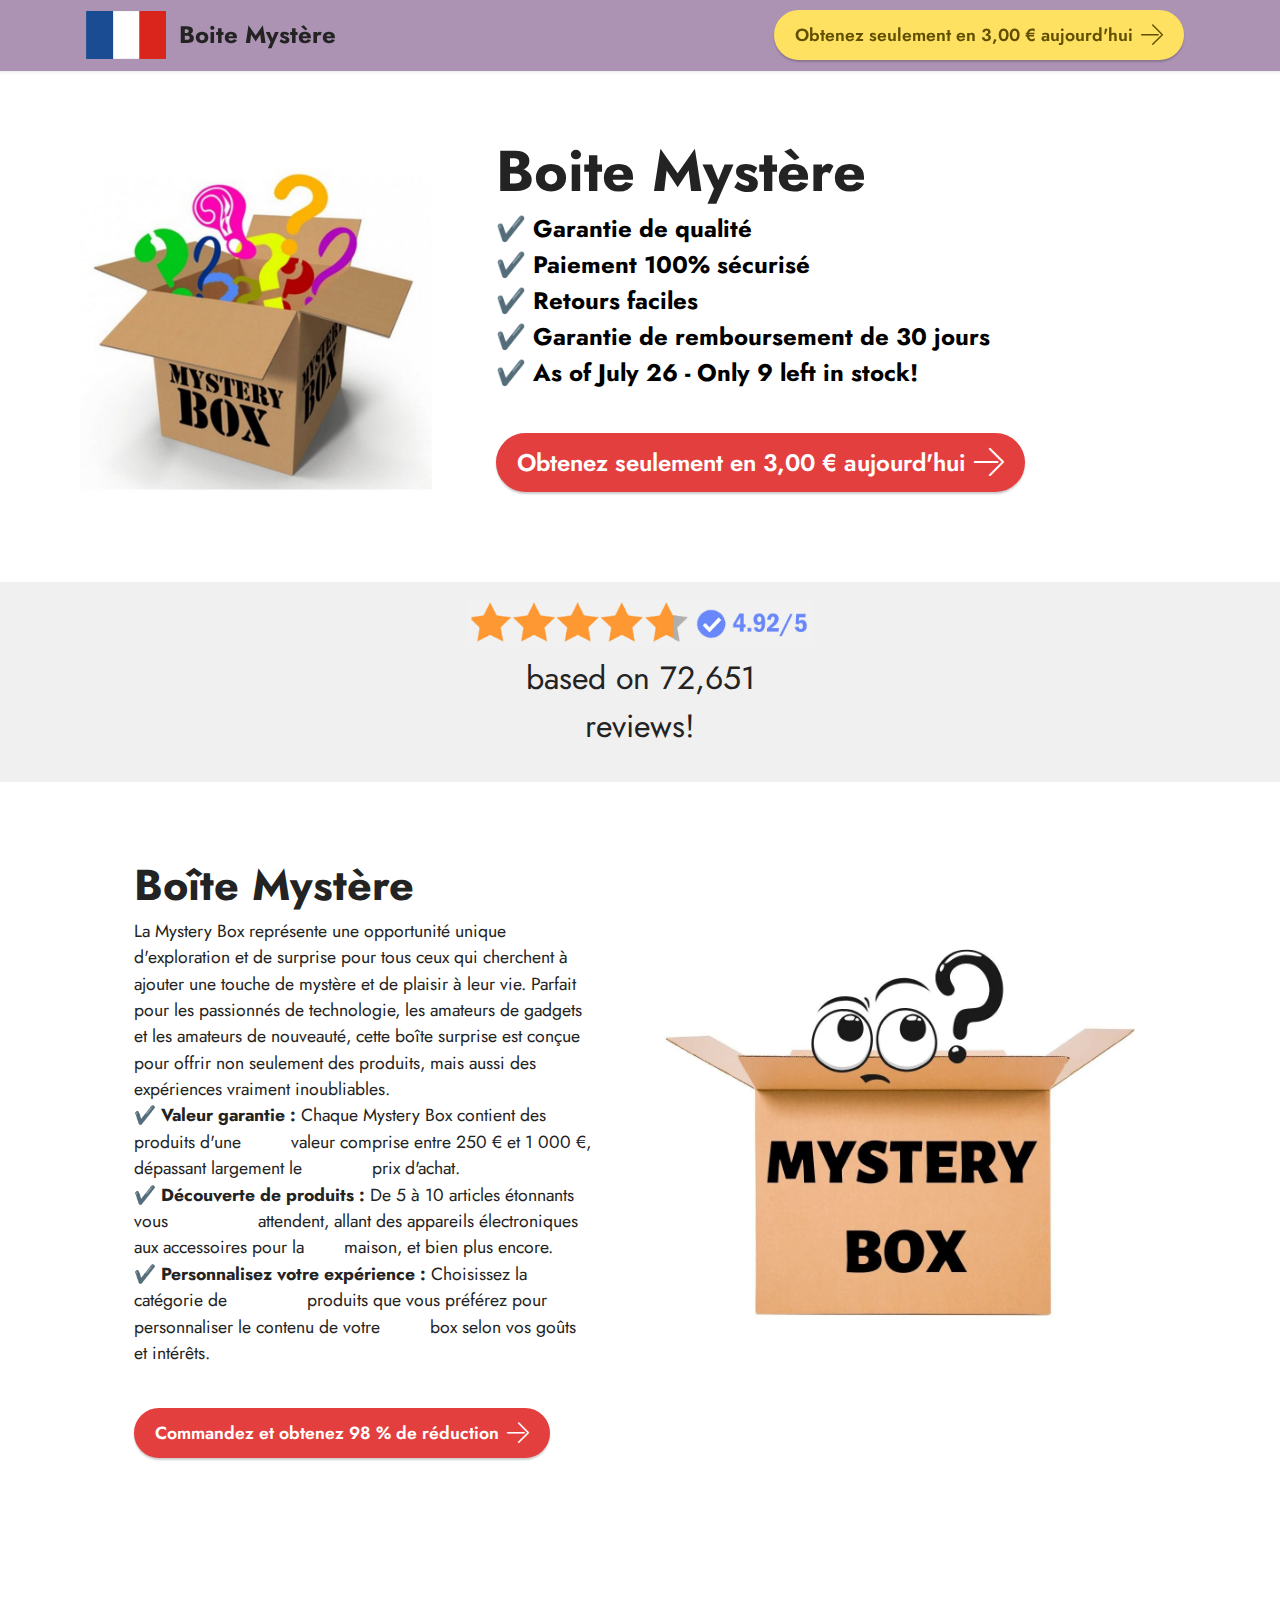
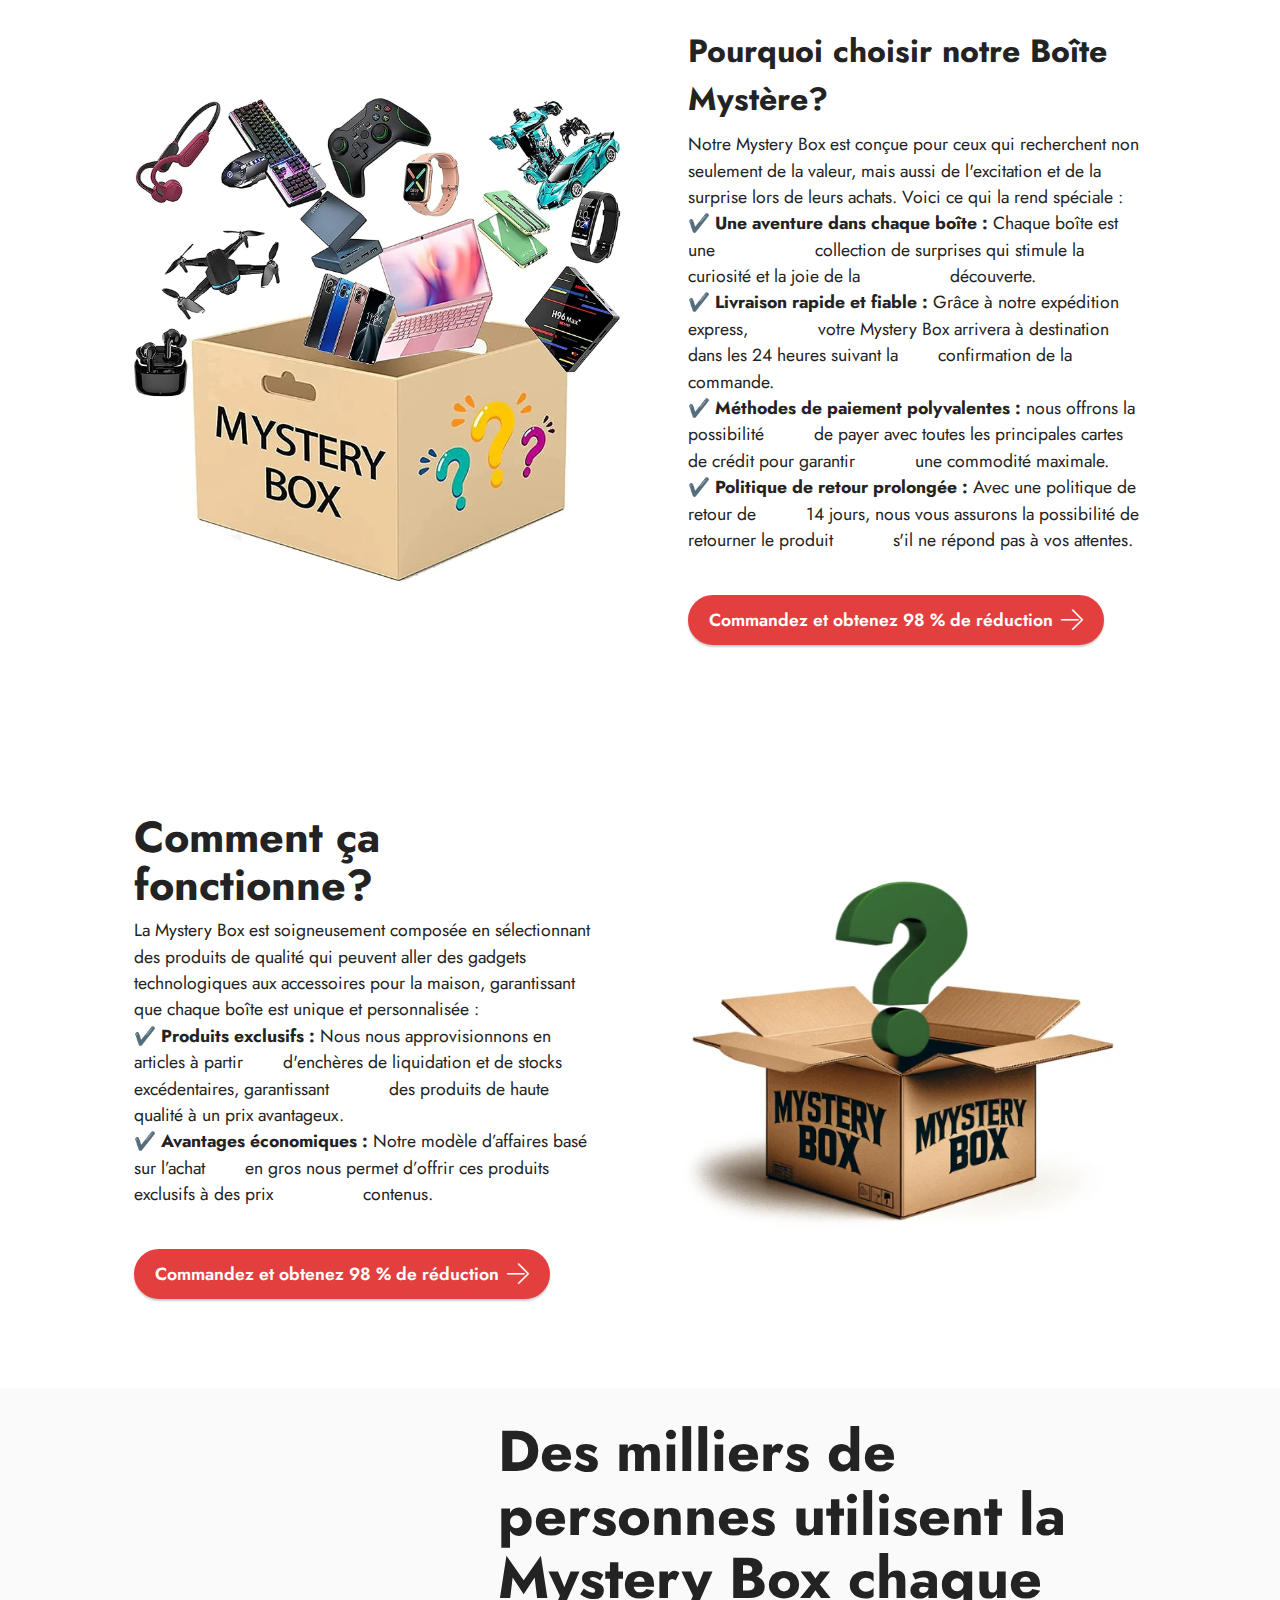
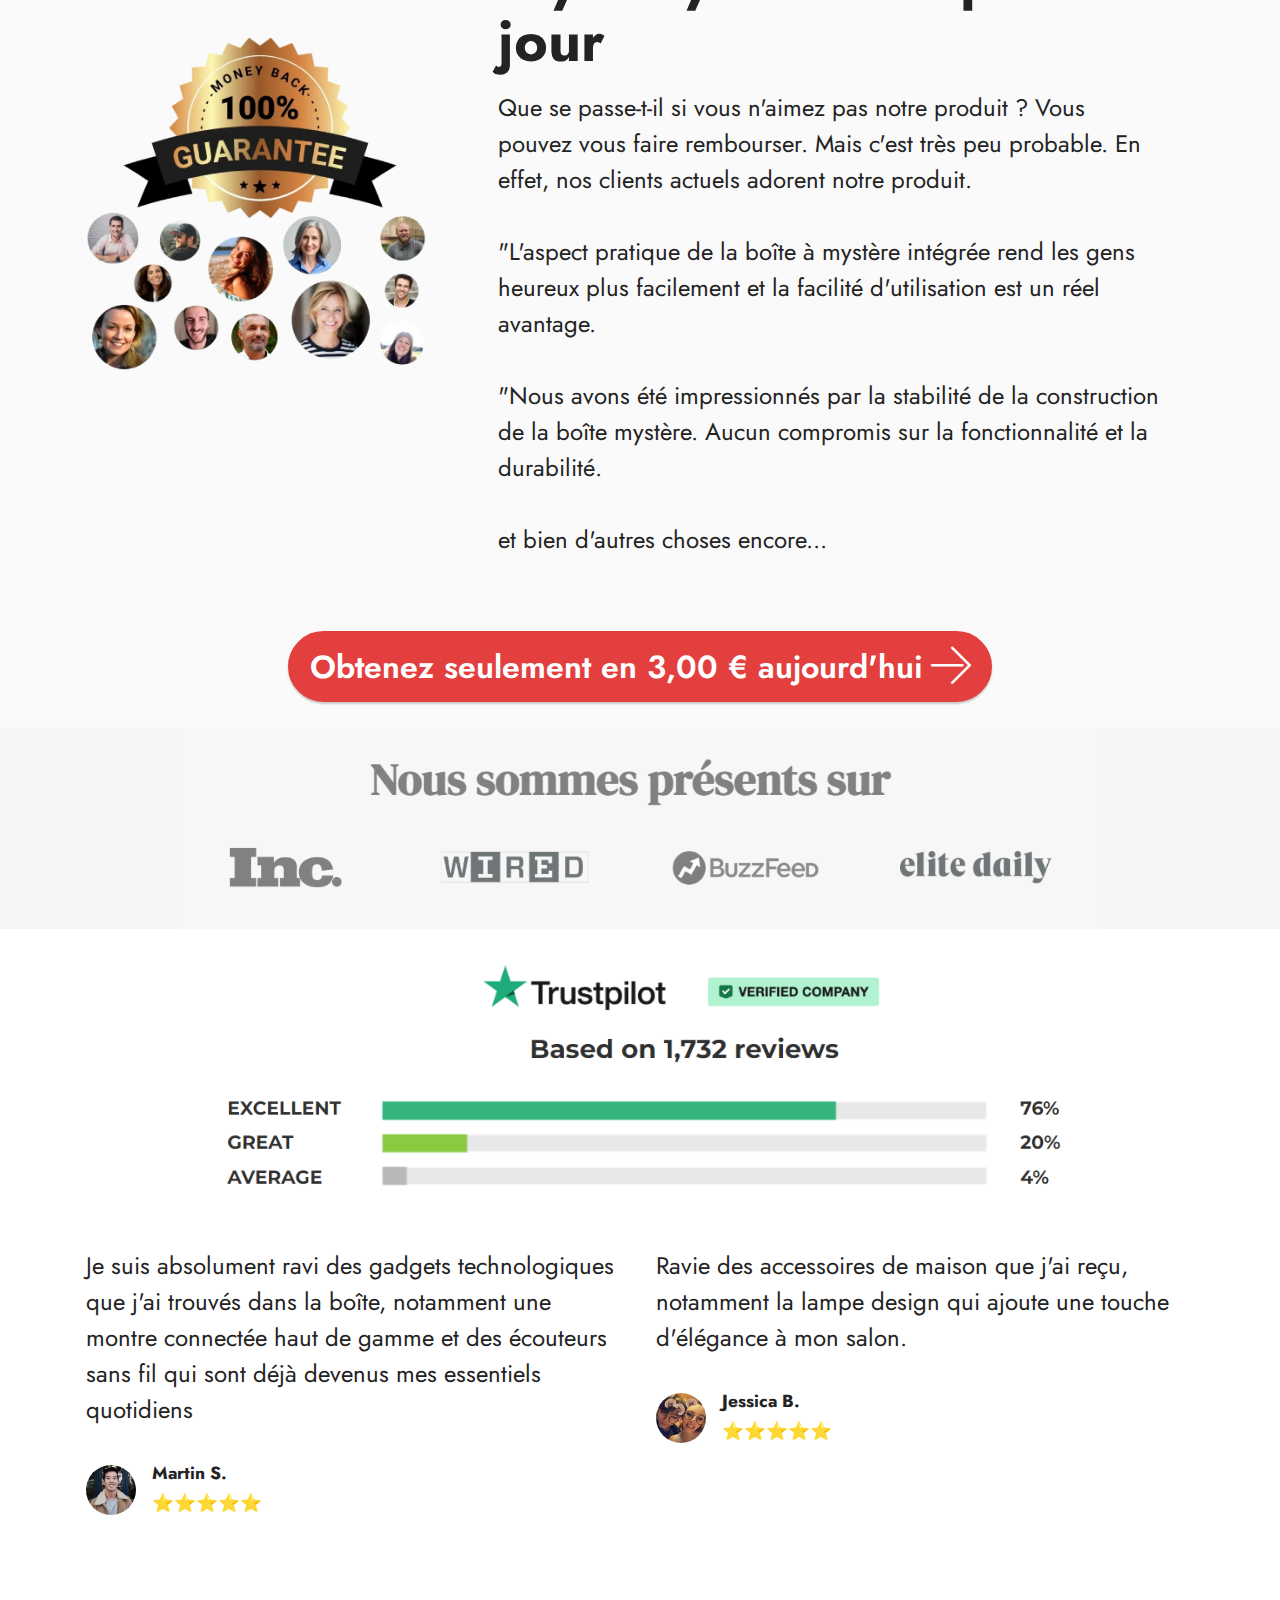
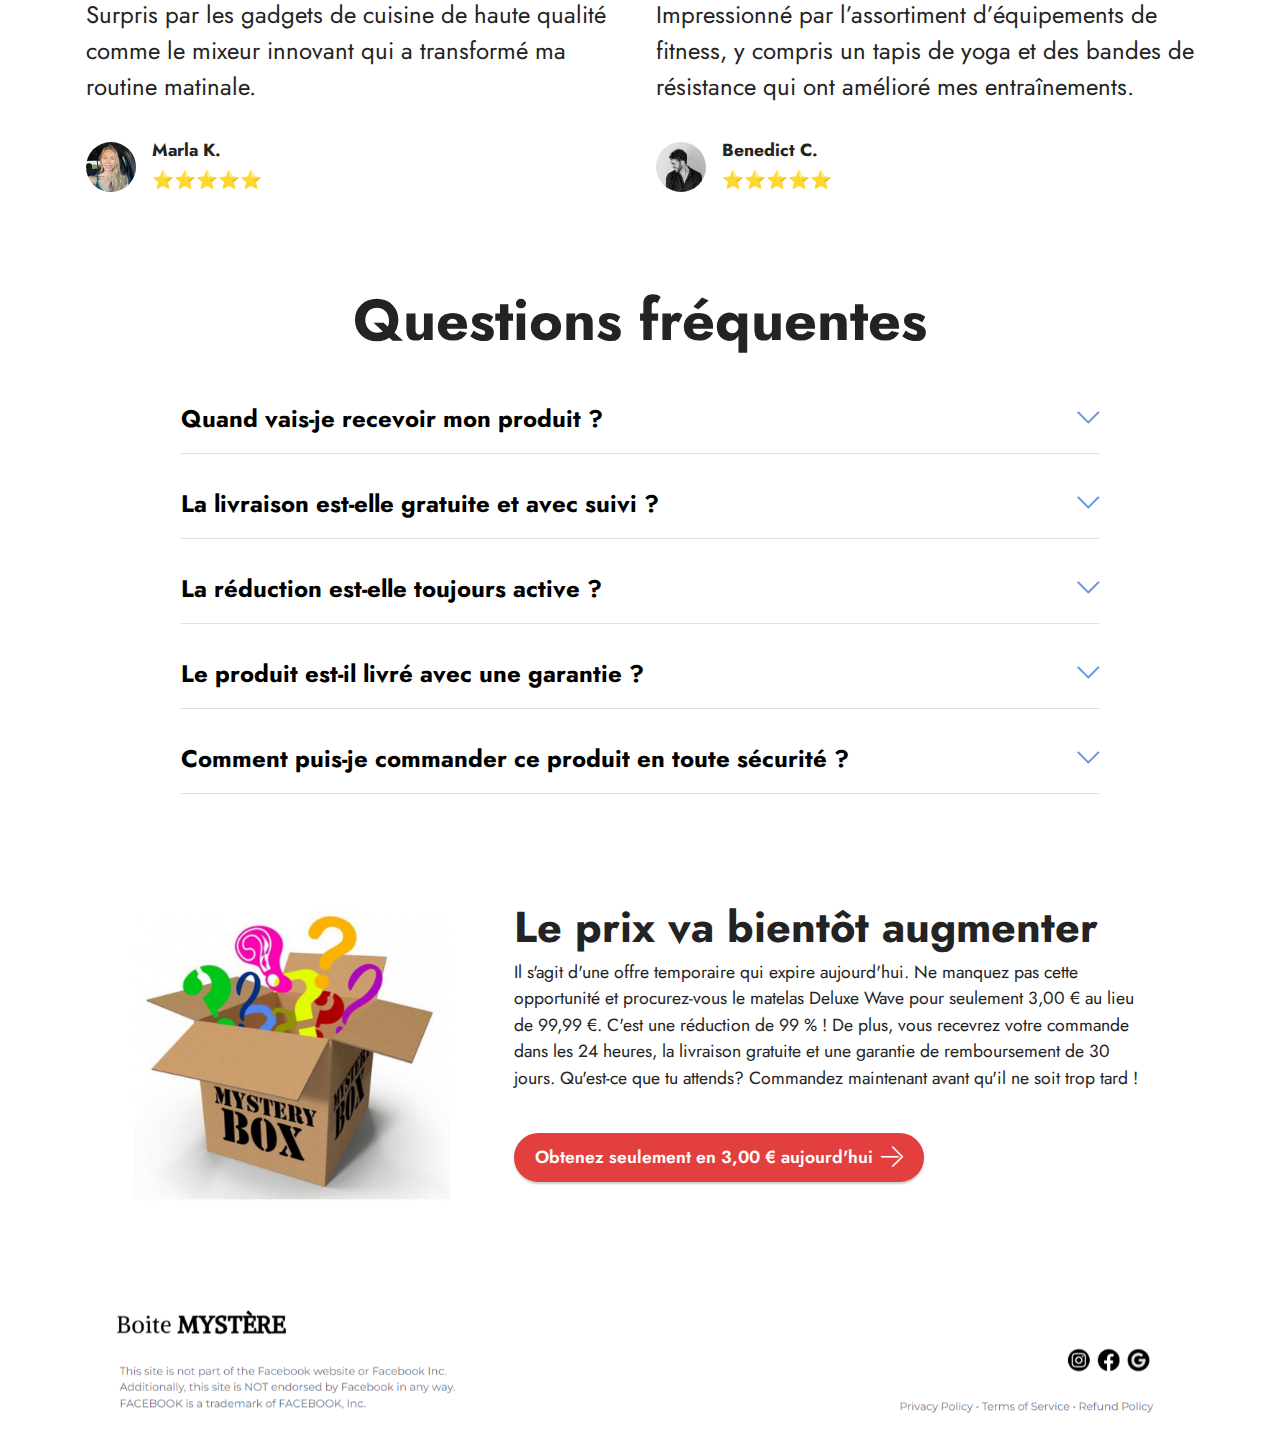
==== commit b4f15fb3: "index.html" ====
--- a/index.html
+++ b/index.html
@@ -484,10 +484,8 @@
             </div>
         </div>
     </div>
-</section><section class="display-7" style="padding: 0;align-items: center;justify-content: center;flex-wrap: wrap;    align-content: center;display: flex;position: relative;height: 4rem;"><a href="https://mobiri.se/2977113" style="flex: 1 1;height: 4rem;position: absolute;width: 100%;z-index: 1;"><img alt="" style="height: 4rem;" src="[data-uri]"></a><p style="margin: 0;text-align: center;" class="display-7">&#8204;</p><a style="z-index:1" href="https://mobirise.com/html-builder.html">HTML Website Maker</a></section><script src="assets/bootstrap/js/bootstrap.bundle.min.js"></script>  <script src="assets/smoothscroll/smooth-scroll.js"></script>  <script src="assets/ytplayer/index.js"></script>  <script src="assets/dropdown/js/navbar-dropdown.js"></script>  <script src="assets/mbr-switch-arrow/mbr-switch-arrow.js"></script>  <script src="assets/theme/js/script.js"></script>  
-  
-  
- <div id="scrollToTop" class="scrollToTop mbr-arrow-up"><a style="text-align: center;"><i class="mbr-arrow-up-icon mbr-arrow-up-icon-cm cm-icon cm-icon-smallarrow-up"></i></a></div>
-    <input name="animation" type="hidden">
+  
+  
+
   </body>
-</html>+</html>
